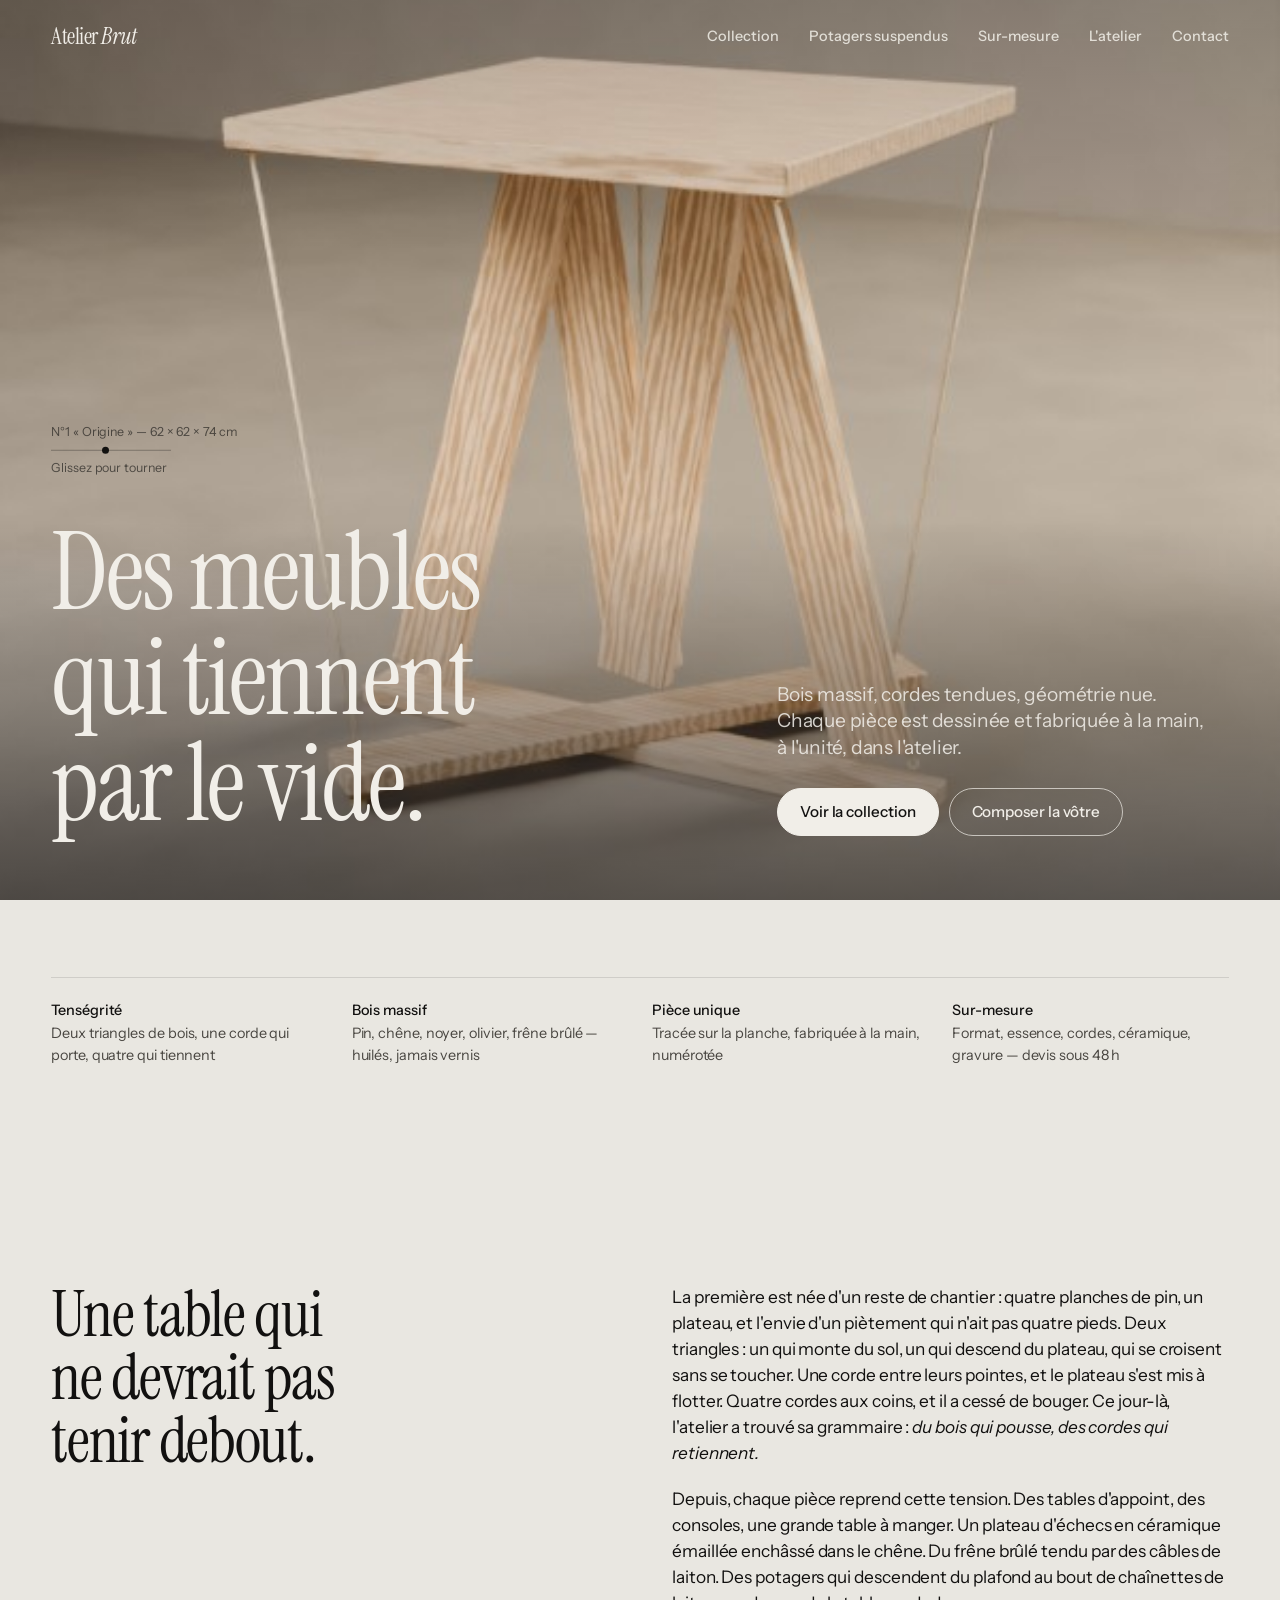
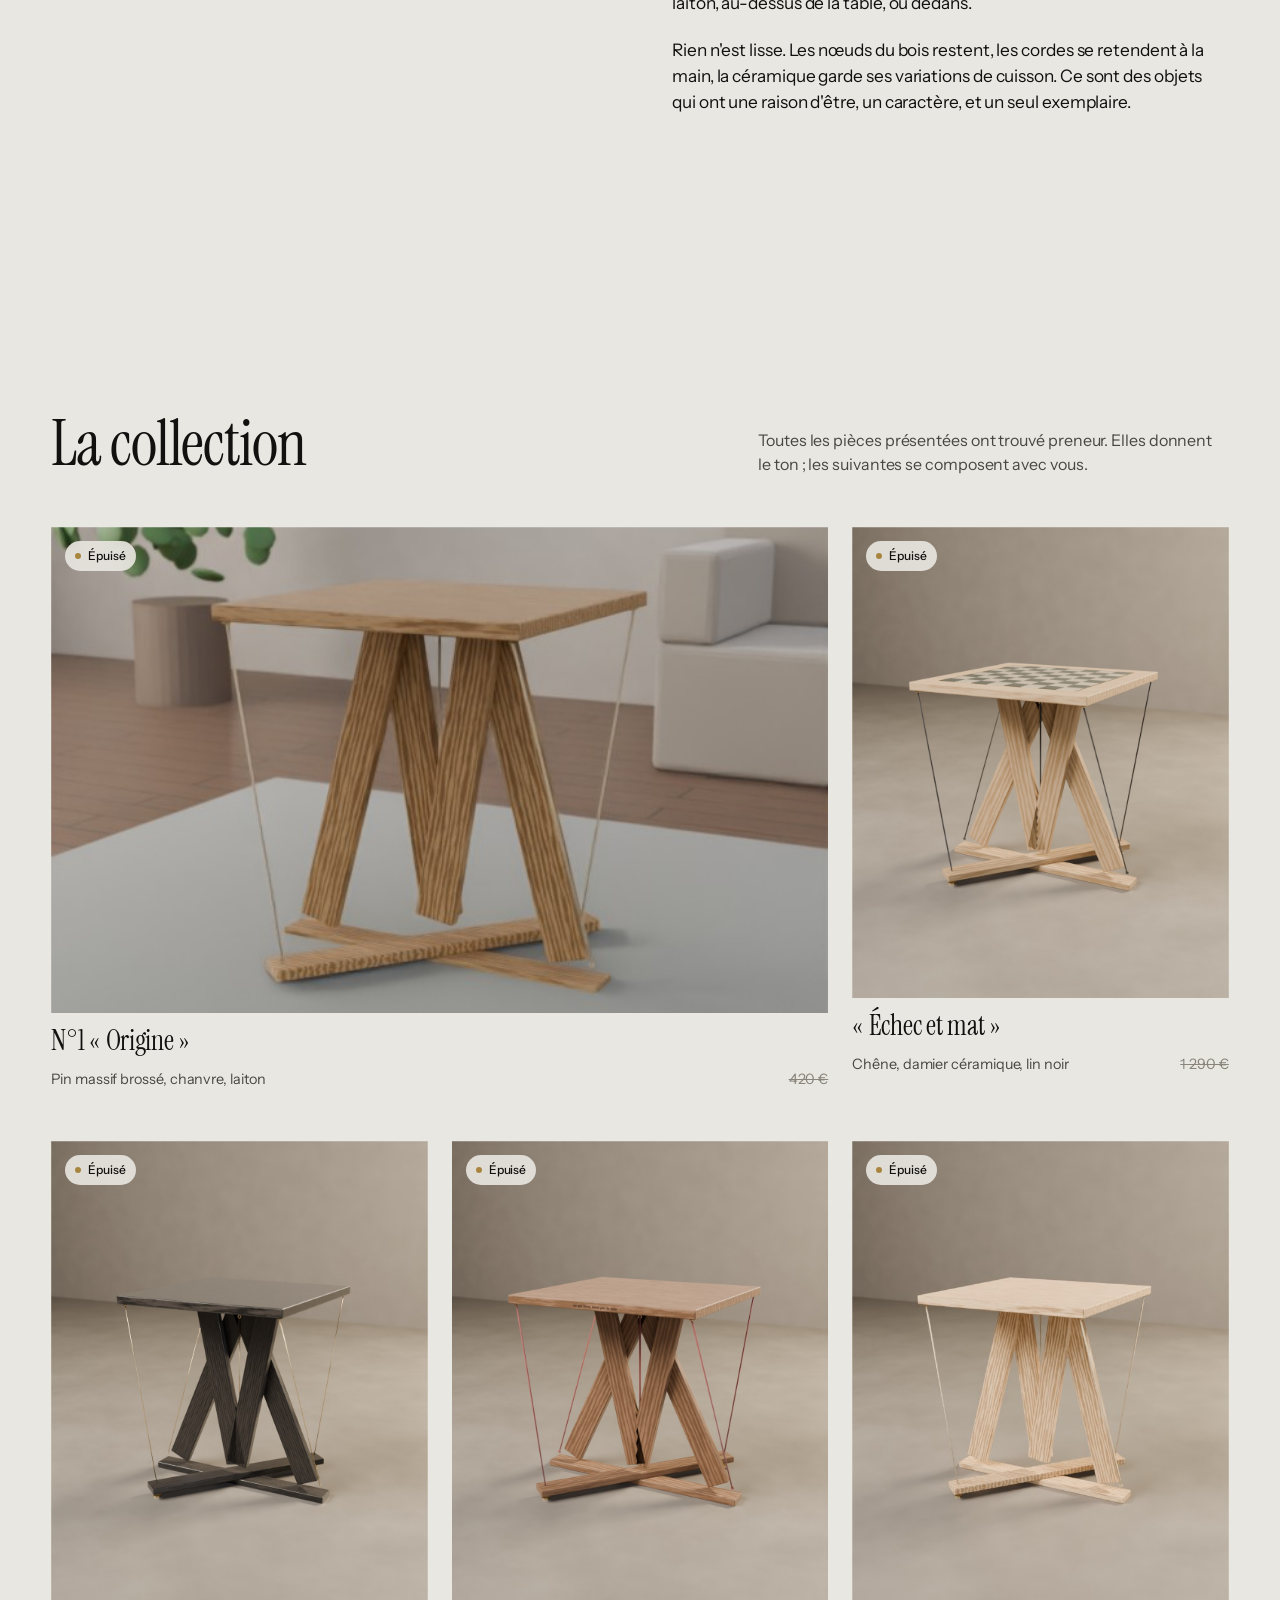
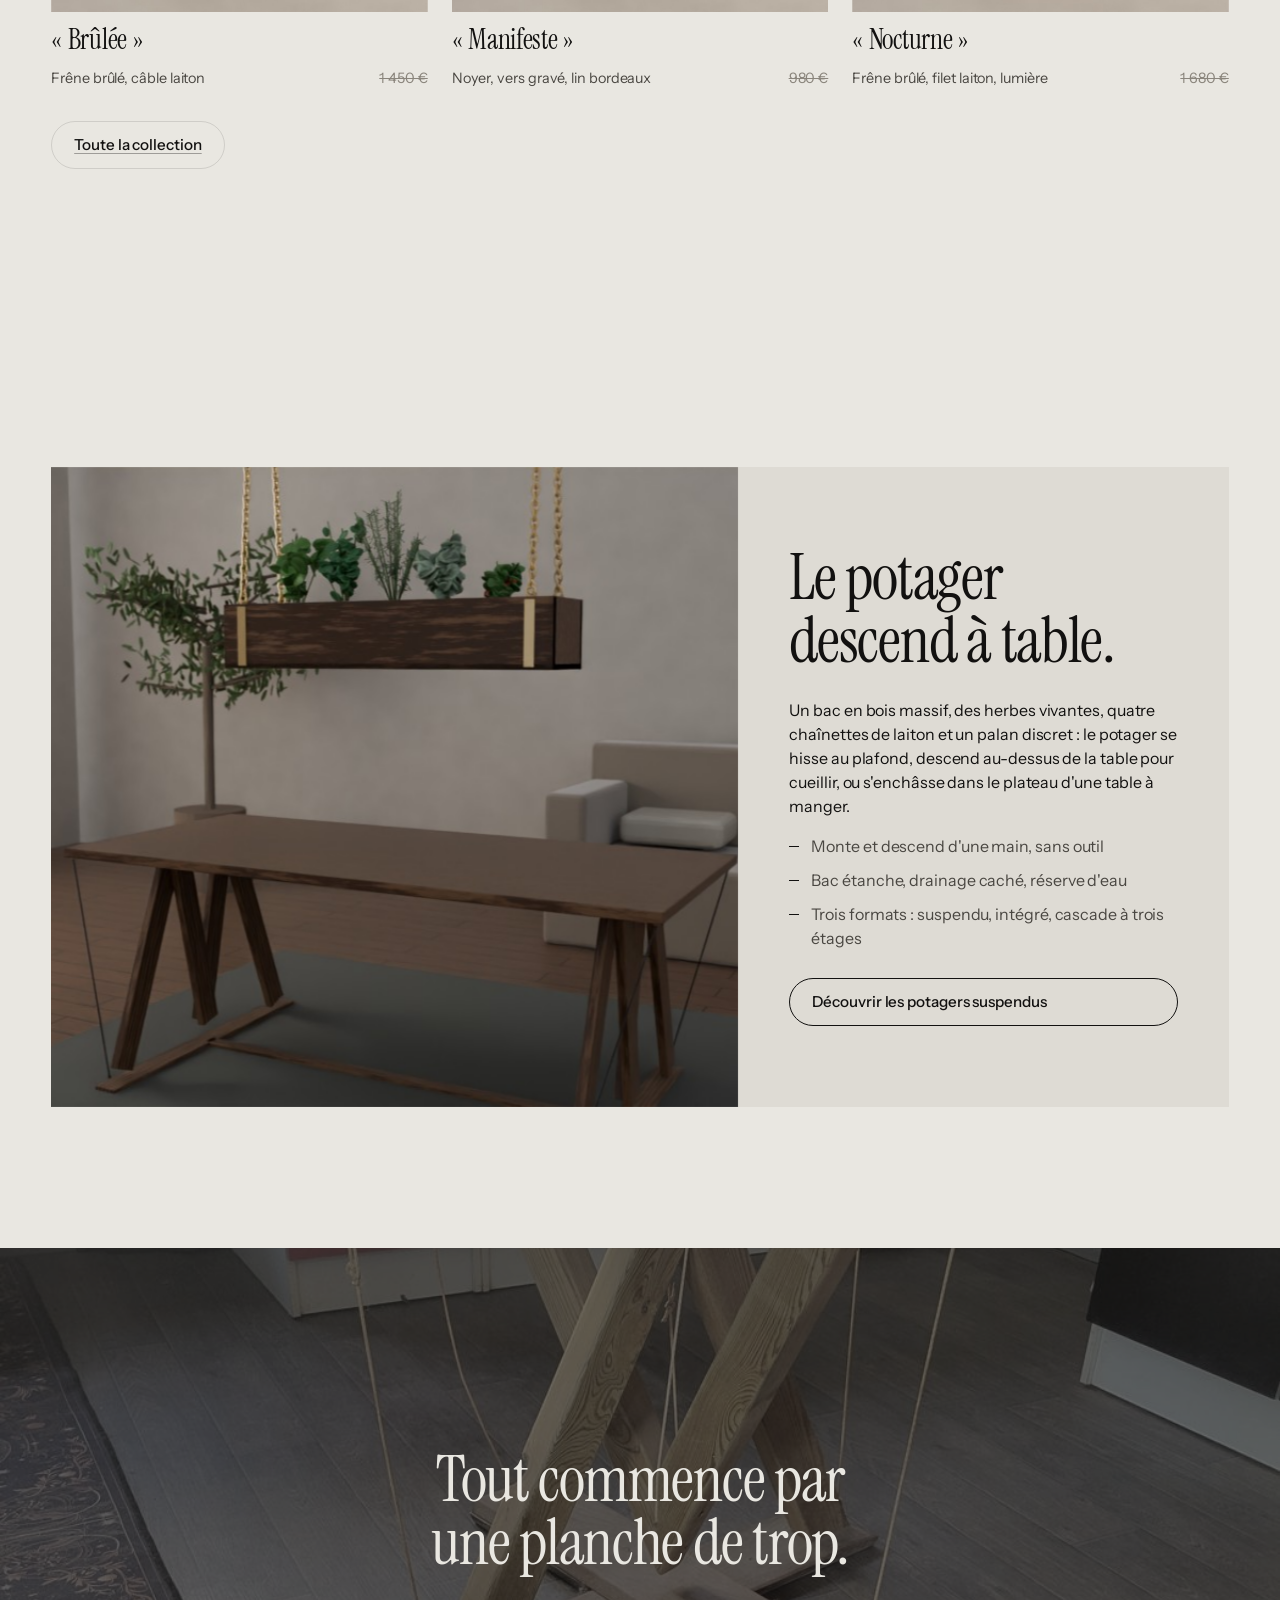
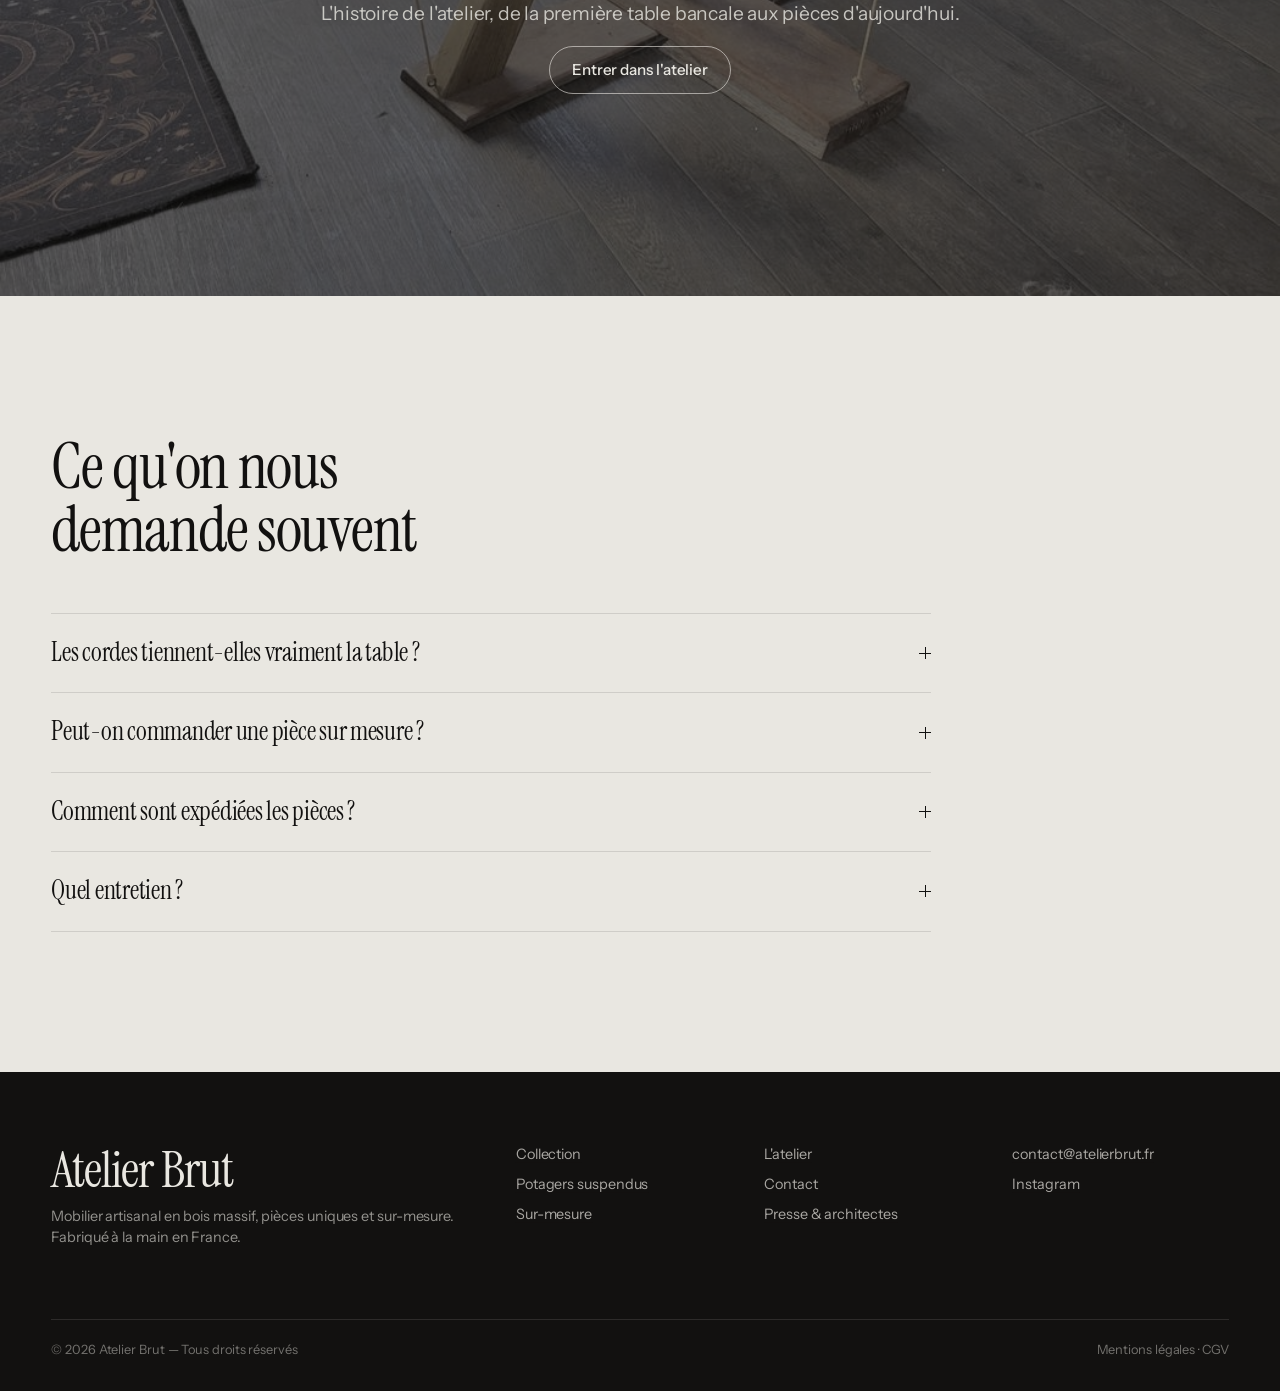
==== index.html @ f34c5fd7 "Site Atelier Brut : pages, configurateur, visionneuse 360°, SEO, rendus Cycles Co-Authored-By: Claud" ====
<!doctype html>
<html lang="fr">
<head>
  <meta charset="utf-8">
  <meta name="viewport" content="width=device-width, initial-scale=1">
  <title>Atelier Brut — Mobilier artisanal en bois massif, tables haubanées et potagers suspendus</title>
  <meta name="description" content="Atelier Brut crée des meubles artisanaux en bois massif, pièces uniques faites main en France : tables en tenségrité tendues par des cordes, tables d'échecs en céramique, potagers suspendus à chaînettes. Sur-mesure possible.">
  <link rel="canonical" href="https://atelierbrut.fr/">
  <meta name="robots" content="index, follow, max-image-preview:large">
  <meta property="og:type" content="website">
  <meta property="og:locale" content="fr_FR">
  <meta property="og:site_name" content="Atelier Brut">
  <meta property="og:title" content="Atelier Brut — Des meubles qui tiennent par le vide">
  <meta property="og:description" content="Mobilier artisanal en bois massif, haubané de cordes. Pièces uniques faites main, potagers suspendus, sur-mesure.">
  <meta property="og:url" content="https://atelierbrut.fr/">
  <meta property="og:image" content="https://atelierbrut.fr/img/og/atelier-brut-table-w.jpg">
  <meta name="twitter:card" content="summary_large_image">
  <meta name="theme-color" content="#e9e7e1">
  <link rel="icon" href="favicon.svg" type="image/svg+xml">
  <link rel="preconnect" href="https://fonts.googleapis.com">
  <link rel="preconnect" href="https://fonts.gstatic.com" crossorigin>
  <link href="https://fonts.googleapis.com/css2?family=Instrument+Serif:ital@0;1&family=Instrument+Sans:wght@400;500;600&display=swap" rel="stylesheet">
  <link rel="stylesheet" href="css/style.css">
  <link rel="preload" as="image" href="img/spin/origine/frame-000.jpg">
  <script type="application/ld+json">
  {
    "@context": "https://schema.org",
    "@graph": [
      {
        "@type": "Organization",
        "@id": "https://atelierbrut.fr/#org",
        "name": "Atelier Brut",
        "url": "https://atelierbrut.fr/",
        "logo": "https://atelierbrut.fr/img/og/logo.png",
        "description": "Atelier de création de mobilier artisanal en bois massif : tables haubanées, pièces uniques, potagers suspendus, sur-mesure.",
        "email": "contact@atelierbrut.fr",
        "areaServed": "FR",
        "sameAs": []
      },
      {
        "@type": "WebSite",
        "@id": "https://atelierbrut.fr/#site",
        "url": "https://atelierbrut.fr/",
        "name": "Atelier Brut",
        "inLanguage": "fr-FR",
        "publisher": { "@id": "https://atelierbrut.fr/#org" }
      },
      {
        "@type": "Product",
        "name": "Tenségrité n°1 « Origine »",
        "description": "Table d'appoint en pin massif brossé, structure en tenségrité (deux triangles croisés sur patins) tendue par des cordes de chanvre. Pièce unique.",
        "image": "https://atelierbrut.fr/img/pieces/origine-studio.jpg",
        "brand": { "@type": "Brand", "name": "Atelier Brut" },
        "material": "Pin massif, chanvre, laiton",
        "offers": { "@type": "Offer", "priceCurrency": "EUR", "price": "420", "availability": "https://schema.org/SoldOut", "url": "https://atelierbrut.fr/collection#origine" }
      },
      {
        "@type": "FAQPage",
        "mainEntity": [
          { "@type": "Question", "name": "Les cordes tiennent-elles vraiment la table ?", "acceptedAnswer": { "@type": "Answer", "text": "Oui. Les cordes sont tendues entre le plateau et les patins et travaillent en traction : la corde centrale porte le plateau, les quatre haubans l'empêchent de basculer. C'est le principe de la tenségrité : du bois en compression, des cordes en traction, et rien d'autre." } },
          { "@type": "Question", "name": "Peut-on commander une pièce sur mesure ?", "acceptedAnswer": { "@type": "Answer", "text": "Oui. Dimensions, essence de bois, couleur des cordes, plateau échiquier en céramique, gravure typographique : le configurateur vous donne une estimation, puis nous échangeons sur un devis précis. Comptez 6 à 10 semaines de fabrication." } },
          { "@type": "Question", "name": "Comment sont expédiées les pièces ?", "acceptedAnswer": { "@type": "Answer", "text": "Les tables sont livrées montées ou en deux parties selon le format, calées dans une caisse bois, en France métropolitaine et en Europe. Remise en main propre possible à l'atelier." } },
          { "@type": "Question", "name": "Quel entretien pour le bois et les cordes ?", "acceptedAnswer": { "@type": "Answer", "text": "Le bois est huilé : un chiffon sec au quotidien, une huile dure une fois par an. Les cordes se retendent en quelques secondes grâce au nœud de tension au niveau des patins ; un jeu de cordes de rechange est fourni." } }
        ]
      }
    ]
  }
  </script>
</head>
<body>

<header class="hdr on-dark">
  <a class="logo" href="/">Atelier <b>Brut</b></a>
  <button class="burger" aria-label="Menu" aria-expanded="false">Menu</button>
  <nav>
    <a href="/collection">Collection</a>
    <a href="/potagers">Potagers suspendus</a>
    <a href="/configurateur">Sur-mesure</a>
    <a href="/atelier">L'atelier</a>
    <a href="/contact">Contact</a>
  </nav>
</header>

<main>

  <section class="hero" aria-label="Table tenségrité n°1 en rotation">
    <div class="spin hero-spin" data-src="img/spin/origine/frame-{i}.jpg" data-frames="36" data-start="4" data-alt="Table tenségrité n°1 Origine en pin massif, deux triangles croisés et cordes de chanvre tendues" data-hint="Glissez pour tourner autour de la table"></div>
    <div class="veil"></div>
    <div class="spinmeta"><span>N°1 « Origine » — 62 × 62 × 74 cm</span><b class="spinmeta-bar"></b><span>Glissez pour tourner</span></div>
    <div class="wrap inner">
      <h1>Des meubles qui tiennent par le vide.</h1>
      <div class="aside">
        <p class="lede">Bois massif, cordes tendues, géométrie nue. Chaque pièce est dessinée et fabriquée à la main, à l'unité, dans l'atelier.</p>
        <div class="btn-row">
          <a class="btn solid" href="/collection">Voir la collection</a>
          <a class="btn ghost" href="/configurateur">Composer la vôtre</a>
        </div>
      </div>
    </div>
  </section>

  <section class="sec tight">
    <div class="wrap specs">
      <div><b>Tenségrité</b>Deux triangles de bois, une corde qui porte, quatre qui tiennent</div>
      <div><b>Bois massif</b>Pin, chêne, noyer, olivier, frêne brûlé — huilés, jamais vernis</div>
      <div><b>Pièce unique</b>Tracée sur la planche, fabriquée à la main, numérotée</div>
      <div><b>Sur-mesure</b>Format, essence, cordes, céramique, gravure — devis sous 48 h</div>
    </div>
  </section>

  <section class="sec">
    <div class="wrap manifeste">
      <div>
        <h2>Une table qui ne devrait pas tenir debout.</h2>
      </div>
      <div class="cols">
        <p>La première est née d'un reste de chantier : quatre planches de pin, un plateau, et l'envie d'un piètement qui n'ait pas quatre pieds. Deux triangles : un qui monte du sol, un qui descend du plateau, qui se croisent sans se toucher. Une corde entre leurs pointes, et le plateau s'est mis à flotter. Quatre cordes aux coins, et il a cessé de bouger. Ce jour-là, l'atelier a trouvé sa grammaire : <em>du bois qui pousse, des cordes qui retiennent.</em></p>
        <p>Depuis, chaque pièce reprend cette tension. Des tables d'appoint, des consoles, une grande table à manger. Un plateau d'échecs en céramique émaillée enchâssé dans le chêne. Du frêne brûlé tendu par des câbles de laiton. Des potagers qui descendent du plafond au bout de chaînettes de laiton, au-dessus de la table, ou dedans.</p>
        <p>Rien n'est lisse. Les nœuds du bois restent, les cordes se retendent à la main, la céramique garde ses variations de cuisson. Ce sont des objets qui ont une raison d'être, un caractère, et un seul exemplaire.</p>
      </div>
    </div>
  </section>

  <section class="sec">
    <div class="wrap">
      <div class="sec-head">
        <h2>La collection</h2>
        <p>Toutes les pièces présentées ont trouvé preneur. Elles donnent le ton ; les suivantes se composent avec vous.</p>
      </div>
      <div class="grid">
        <a class="piece wide" href="/collection#origine">
          <div class="vis reveal"><img src="img/scenes/origine-salon.jpg" alt="Table tenségrité n°1 Origine en pin massif dans un salon, parquet et lumière de baie vitrée" loading="lazy" width="1000" height="1250"><span class="tag sold">Épuisé</span></div>
          <h3>N°1 « Origine »</h3>
          <div class="meta"><span>Pin massif brossé, chanvre, laiton</span><s>420 €</s></div>
        </a>
        <a class="piece" href="/collection#echec">
          <div class="vis reveal"><img src="img/pieces/echec-studio.jpg" alt="Table d'échecs Échec et mat : plateau en chêne avec damier en céramique émaillée vert et crème, cordes de lin noir" loading="lazy" width="1000" height="1250"><span class="tag sold">Épuisé</span></div>
          <h3>« Échec et mat »</h3>
          <div class="meta"><span>Chêne, damier céramique, lin noir</span><s>1 290 €</s></div>
        </a>
        <a class="piece" href="/collection#brulee">
          <div class="vis reveal"><img src="img/pieces/brulee-studio.jpg" alt="Table Brûlée en frêne brûlé : plateau flottant retenu par un câble de laiton, structure en tenségrité" loading="lazy" width="1000" height="1250"><span class="tag sold">Épuisé</span></div>
          <h3>« Brûlée »</h3>
          <div class="meta"><span>Frêne brûlé, câble laiton</span><s>1 450 €</s></div>
        </a>
        <a class="piece" href="/collection#manifeste">
          <div class="vis reveal"><img src="img/pieces/manifeste-studio.jpg" alt="Table Manifeste en noyer avec un vers gravé sur le chant du plateau, cordes bordeaux" loading="lazy" width="1000" height="1250"><span class="tag sold">Épuisé</span></div>
          <h3>« Manifeste »</h3>
          <div class="meta"><span>Noyer, vers gravé, lin bordeaux</span><s>980 €</s></div>
        </a>
        <a class="piece" href="/collection#nocturne">
          <div class="vis reveal"><img src="img/pieces/nocturne-studio.jpg" alt="Table Nocturne en frêne brûlé, filet de laiton au chant du plateau et lumière intégrée sous le plateau" loading="lazy" width="1000" height="1250"><span class="tag sold">Épuisé</span></div>
          <h3>« Nocturne »</h3>
          <div class="meta"><span>Frêne brûlé, filet laiton, lumière</span><s>1 680 €</s></div>
        </a>
      </div>
      <p style="margin-top:32px"><a class="btn ghost" href="/collection">Toute la collection</a></p>
    </div>
  </section>

  <section class="sec">
    <div class="wrap">
      <div class="feature">
        <div class="vis reveal"><img src="img/potagers/chainette-salon.jpg" alt="Potager suspendu Chaînette : bac en noyer rempli d'herbes aromatiques, suspendu par des chaînettes de laiton au-dessus d'une table à manger" loading="lazy" width="1250" height="1000"></div>
        <div class="txt">
          <h2>Le potager descend à table.</h2>
          <p>Un bac en bois massif, des herbes vivantes, quatre chaînettes de laiton et un palan discret : le potager se hisse au plafond, descend au-dessus de la table pour cueillir, ou s'enchâsse dans le plateau d'une table à manger.</p>
          <ul>
            <li>Monte et descend d'une main, sans outil</li>
            <li>Bac étanche, drainage caché, réserve d'eau</li>
            <li>Trois formats : suspendu, intégré, cascade à trois étages</li>
          </ul>
          <a class="btn" href="/potagers">Découvrir les potagers suspendus</a>
        </div>
      </div>
    </div>
  </section>

  <section class="band">
    <img src="img/atelier/prototype-01-table-w-face.jpg" alt="La première table, prototype en pin, photographiée dans la cuisine de l'atelier" loading="lazy" style="opacity:.42;filter:saturate(.6)">
    <div class="in">
      <h2>Tout commence par une planche de trop.</h2>
      <p class="lede" style="margin-inline:auto">L'histoire de l'atelier, de la première table bancale aux pièces d'aujourd'hui.</p>
      <a class="btn" href="/atelier">Entrer dans l'atelier</a>
    </div>
  </section>

  <section class="sec">
    <div class="wrap">
      <div class="sec-head">
        <h2>Ce qu'on nous demande souvent</h2>
      </div>
      <div class="faq">
        <details>
          <summary>Les cordes tiennent-elles vraiment la table ?</summary>
          <p>Oui. Elles sont tendues entre le plateau et les patins et travaillent en traction : la corde centrale porte le plateau, les quatre haubans l'empêchent de basculer. C'est le principe de la tenségrité : du bois en compression, des cordes en traction, et rien d'autre.</p>
        </details>
        <details>
          <summary>Peut-on commander une pièce sur mesure ?</summary>
          <p>Oui. Dimensions, essence, couleur des cordes, plateau échiquier en céramique, gravure : <a href="/configurateur">le configurateur</a> donne une estimation, puis on échange pour un devis précis. Comptez six à dix semaines de fabrication.</p>
        </details>
        <details>
          <summary>Comment sont expédiées les pièces ?</summary>
          <p>Montées ou en deux parties selon le format, calées dans une caisse bois, en France métropolitaine et en Europe. Remise en main propre possible à l'atelier.</p>
        </details>
        <details>
          <summary>Quel entretien ?</summary>
          <p>Le bois est huilé : un chiffon sec au quotidien, une huile dure une fois par an. Les cordes se retendent en quelques secondes au nœud de tension ; un jeu de rechange est fourni.</p>
        </details>
      </div>
    </div>
  </section>

</main>

<footer class="ftr">
  <div class="wrap">
    <div class="cols">
      <div>
        <a class="logo" href="/">Atelier Brut</a>
        <p>Mobilier artisanal en bois massif, pièces uniques et sur-mesure. Fabriqué à la main en France.</p>
      </div>
      <div>
        <ul>
          <li><a href="/collection">Collection</a></li>
          <li><a href="/potagers">Potagers suspendus</a></li>
          <li><a href="/configurateur">Sur-mesure</a></li>
        </ul>
      </div>
      <div>
        <ul>
          <li><a href="/atelier">L'atelier</a></li>
          <li><a href="/contact">Contact</a></li>
          <li><a href="/contact#presse">Presse &amp; architectes</a></li>
        </ul>
      </div>
      <div>
        <ul>
          <li><a href="mailto:contact@atelierbrut.fr">contact@atelierbrut.fr</a></li>
          <li><a href="https://www.instagram.com/" rel="noopener">Instagram</a></li>
        </ul>
      </div>
    </div>
    <div class="legal">
      <span>© 2026 Atelier Brut — Tous droits réservés</span>
      <span><a href="/mentions-legales">Mentions légales</a> · <a href="/mentions-legales#cgv">CGV</a></span>
    </div>
  </div>
</footer>

<script type="module" src="js/spin.js"></script>
<script src="js/site.js" defer></script>
</body>
</html>
---- css/style.css ----
/* ATELIER BRUT — feuille de style
   Pierre, encre, laiton. Une serif pour les titres, une grotesque pour le reste. */

:root {
  --stone: #e9e7e1;
  --stone-2: #dedbd4;
  --stone-3: #cfcbc2;
  --ink: #121110;
  --ink-2: #4a4742;
  --ink-3: #8a857c;
  --brass: #a8853f;
  --brass-2: #c9a45a;
  --line: rgba(18, 17, 16, .12);

  --serif: "Instrument Serif", "Iowan Old Style", Georgia, serif;
  --sans: "Instrument Sans", system-ui, -apple-system, "Segoe UI", sans-serif;

  --gutter: clamp(20px, 4vw, 72px);
  --maxw: 1600px;
  --measure: 60ch;

  --ease-out: cubic-bezier(.23, 1, .32, 1);
  --ease-in-out: cubic-bezier(.77, 0, .175, 1);
}

*, *::before, *::after { box-sizing: border-box; }
html { -webkit-text-size-adjust: 100%; scroll-behavior: smooth; }
@media (prefers-reduced-motion: reduce) { html { scroll-behavior: auto; } }

body {
  margin: 0; background: var(--stone); color: var(--ink);
  font-family: var(--sans); font-size: 16px; line-height: 1.5; font-weight: 400;
  -webkit-font-smoothing: antialiased; overflow-x: hidden;
  letter-spacing: -.005em;
}

h1, h2, h3 { font-family: var(--serif); font-weight: 400; line-height: .98; letter-spacing: -.02em; margin: 0 0 .4em; text-wrap: balance; }
h1 { font-size: clamp(3rem, 8.4vw, 8.8rem); }
h2 { font-size: clamp(2.2rem, 5vw, 5rem); }
h3 { font-size: clamp(1.5rem, 2.2vw, 2rem); letter-spacing: -.01em; }
h4 { font-family: var(--sans); font-weight: 500; font-size: 1rem; margin: 0 0 .4em; }
p { margin: 0 0 1em; max-width: var(--measure); }
a { color: inherit; text-decoration: none; }
p a, li a { text-decoration: underline; text-decoration-thickness: 1px; text-underline-offset: .18em; text-decoration-color: rgba(18,17,16,.35); transition: text-decoration-color 160ms var(--ease-out); }
p a:hover, li a:hover { text-decoration-color: var(--ink); }
:focus-visible { outline: 2px solid var(--brass); outline-offset: 3px; border-radius: 2px; }
img { max-width: 100%; display: block; }
button { font: inherit; cursor: pointer; color: inherit; }
s { text-decoration-thickness: 1px; }
.lede { font-size: clamp(1.1rem, 1.5vw, 1.45rem); line-height: 1.4; letter-spacing: -.01em; }
.muted { color: var(--ink-2); }
.small { font-size: .875rem; color: var(--ink-3); }
.ital { font-family: var(--serif); font-style: italic; }
.sr { position: absolute; width: 1px; height: 1px; overflow: hidden; clip: rect(0 0 0 0); white-space: nowrap; }

.wrap { width: min(100% - 2 * var(--gutter), var(--maxw)); margin-inline: auto; }
.sec { padding-block: clamp(80px, 11vw, 190px); }
.sec.tight { padding-block: clamp(40px, 6vw, 96px); }

/* ---------- En-tête ---------- */
.hdr {
  position: fixed; inset: 0 0 auto 0; z-index: 50;
  display: flex; align-items: center; justify-content: space-between;
  padding: 22px var(--gutter);
  font-size: .9rem; font-weight: 500;
}
.hdr::before {
  content: ""; position: absolute; inset: 0; background: color-mix(in srgb, var(--stone) 72%, transparent);
  backdrop-filter: blur(14px); -webkit-backdrop-filter: blur(14px);
  opacity: 0; transition: opacity 200ms var(--ease-out); pointer-events: none;
  mask-image: linear-gradient(#000 70%, transparent);
}
.hdr.scrolled::before { opacity: 1; }
.hdr > * { position: relative; }
.hdr .logo { font-family: var(--serif); font-size: 1.45rem; letter-spacing: -.02em; line-height: 1; }
.hdr .logo b { font-weight: 400; font-style: italic; }
.hdr nav { display: flex; gap: clamp(16px, 2.4vw, 36px); }
.hdr nav a { position: relative; padding: 4px 0; color: var(--ink-2); transition: color 160ms var(--ease-out); }
.hdr nav a::after { content: ""; position: absolute; left: 0; right: 0; bottom: 0; height: 1px; background: var(--ink); transform: scaleX(0); transform-origin: left; transition: transform 220ms var(--ease-out); }
.hdr nav a:hover, .hdr nav a[aria-current="page"] { color: var(--ink); }
.hdr nav a[aria-current="page"]::after, .hdr nav a:hover::after { transform: scaleX(1); }
.hdr .burger { display: none; background: none; border: 0; padding: 6px 0; font-weight: 500; }
.hdr.on-dark:not(.scrolled):not(.open) { color: #f1eee8; }
.hdr.on-dark:not(.scrolled):not(.open) nav a { color: rgba(241,238,232,.85); }
.hdr.on-dark:not(.scrolled):not(.open) nav a:hover, .hdr.on-dark:not(.scrolled):not(.open) nav a[aria-current="page"] { color: #fff; }
.hdr.on-dark:not(.scrolled):not(.open) nav a::after { background: #fff; }
@media (max-width: 800px) {
  .hdr nav { display: none; position: fixed; inset: 0; background: var(--stone); flex-direction: column; justify-content: center; padding: 0 var(--gutter); gap: 8px; }
  .hdr nav a { font-family: var(--serif); font-size: clamp(2.4rem, 11vw, 3.6rem); letter-spacing: -.02em; color: var(--ink); padding: 6px 0; }
  .hdr nav a::after { display: none; }
  .hdr.open nav { display: flex; }
  .hdr.open { color: var(--ink); }
  .hdr .burger { display: block; z-index: 2; }
}

/* ---------- Boutons ---------- */
.btn {
  display: inline-flex; align-items: center; gap: 10px; height: 48px; padding: 0 22px;
  border-radius: 999px; border: 1px solid var(--ink); background: transparent; color: var(--ink);
  font-size: .95rem; font-weight: 500; white-space: nowrap;
  transition: transform 160ms var(--ease-out), background-color 160ms var(--ease-out), color 160ms var(--ease-out), border-color 160ms var(--ease-out);
}
.btn.solid { background: var(--ink); color: var(--stone); }
.btn.ghost { border-color: var(--line); }
@media (hover: hover) and (pointer: fine) {
  .btn:hover { background: var(--ink); color: var(--stone); border-color: var(--ink); }
  .btn.solid:hover { background: #2a2825; }
}
.btn:active { transform: scale(.97); }
.btn-row { display: flex; flex-wrap: wrap; gap: 10px; }

/* ---------- Héro ---------- */
.hero { position: relative; min-height: 100svh; display: grid; align-items: end; overflow: hidden; background: #a99f93; }
.hero .veil { position: absolute; inset: 0; pointer-events: none; background: linear-gradient(180deg, rgba(18,17,16,.22), rgba(18,17,16,0) 28%, rgba(18,17,16,0) 58%, rgba(18,17,16,.6)); }
.hero .inner { position: relative; z-index: 2; padding-bottom: clamp(32px, 5vw, 64px); padding-top: 120px; display: grid; gap: 20px 48px; grid-template-columns: 1fr; align-items: end; color: #f1eee8; }
@media (min-width: 900px) { .hero .inner { grid-template-columns: 1.5fr 1fr; } }
.hero h1 { margin: 0; max-width: 11ch; }
.hero .aside { max-width: 40ch; }
.hero .aside p { color: rgba(241,238,232,.86); margin-bottom: 1.4em; }
.hero .aside .btn { border-color: rgba(241,238,232,.7); color: #f1eee8; }
.hero .aside .btn.solid { background: #f1eee8; color: var(--ink); border-color: #f1eee8; }
@media (hover: hover) and (pointer: fine) { .hero .aside .btn:hover { background: #f1eee8; color: var(--ink); } .hero .aside .btn.solid:hover { background: #fff; } }
.hero .spinmeta { position: absolute; left: var(--gutter); top: 50%; transform: translateY(-50%); z-index: 2; pointer-events: none; display: grid; gap: 8px; font-size: .78rem; color: rgba(18,17,16,.62); }
.hero .spinmeta b { display: block; width: 120px; height: 1px; background: rgba(18,17,16,.3); position: relative; }
.hero .spinmeta b::after { content: ""; position: absolute; top: -3px; left: calc(var(--p, 0) * 100%); width: 7px; height: 7px; margin-left: -3px; border-radius: 50%; background: var(--ink); }
.hero .hint { position: absolute; right: var(--gutter); top: 50%; transform: translateY(-50%); writing-mode: vertical-rl; font-size: .78rem; color: rgba(18,17,16,.6); letter-spacing: .04em; z-index: 2; pointer-events: none; }
@media (max-width: 900px) { .hero .spinmeta, .hero .hint { display: none; } }

/* ---------- Visionneuse 360° ---------- */
.spin { position: relative; overflow: hidden; cursor: grab; user-select: none; -webkit-user-select: none; touch-action: pan-y; background: var(--stone-2); }
.spin img { width: 100%; height: 100%; object-fit: cover; display: block; pointer-events: none; opacity: 0; transition: opacity 600ms var(--ease-out); }
.spin.ready img { opacity: 1; }
.spin.grabbing { cursor: grabbing; }
.spin-bar { position: absolute; left: 50%; bottom: 18px; transform: translateX(-50%); width: 120px; height: 1px; background: rgba(18,17,16,.2); }
.spin-bar::after { content: ""; position: absolute; top: -3px; left: calc(var(--p, 0) * 100%); width: 7px; height: 7px; margin-left: -3px; border-radius: 50%; background: var(--ink); }
.spin-hint { position: absolute; left: 50%; bottom: 32px; transform: translateX(-50%); font-size: .8rem; color: var(--ink-2); white-space: nowrap; transition: opacity 200ms var(--ease-out); pointer-events: none; }
.spin-hint.off { opacity: 0; }
.hero-spin { position: absolute; inset: 0; }
.hero-spin img { object-fit: cover; object-position: center 58%; }
.hero-spin .spin-bar, .hero-spin .spin-hint { display: none; }
.piece-spin { aspect-ratio: 4 / 5; }

/* ---------- Bandeau de spécifications ---------- */
.specs { display: grid; grid-template-columns: repeat(auto-fit, minmax(180px, 1fr)); gap: 24px; border-top: 1px solid var(--line); padding-top: 22px; font-size: .9rem; color: var(--ink-2); }
.specs b { display: block; color: var(--ink); font-weight: 500; margin-bottom: 2px; }

/* ---------- Manifeste ---------- */
.manifeste { display: grid; gap: clamp(28px, 5vw, 96px); grid-template-columns: 1fr; }
@media (min-width: 900px) { .manifeste { grid-template-columns: 6fr 6fr; } }
.manifeste h2 { max-width: 12ch; position: sticky; top: 120px; }
.manifeste .cols p { font-size: clamp(1.05rem, 1.35vw, 1.3rem); line-height: 1.5; max-width: 52ch; }
.manifeste .cols p + p { margin-top: 1.2em; }

/* ---------- Grille collection ---------- */
.grid { display: grid; gap: clamp(28px, 4vw, 56px) 24px; grid-template-columns: repeat(12, 1fr); }
.piece { grid-column: span 4; position: relative; display: grid; gap: 14px; align-content: start; }
.piece.wide { grid-column: span 8; }
@media (max-width: 1000px) { .piece { grid-column: span 6; } .piece.wide { grid-column: span 12; } }
@media (max-width: 600px) { .piece, .piece.wide { grid-column: span 12; } }
.piece .vis { aspect-ratio: 4 / 5; background: var(--stone-2); overflow: hidden; position: relative; }
.piece.wide .vis { aspect-ratio: 16 / 10; }
@media (max-width: 600px) { .piece.wide .vis { aspect-ratio: 4 / 5; } }
.piece .vis img { width: 100%; height: 100%; object-fit: cover; display: block; transition: transform 700ms var(--ease-out); }
@media (hover: hover) and (pointer: fine) { .piece:hover .vis img { transform: scale(1.025); } }
.piece .tag { position: absolute; top: 14px; left: 14px; font-size: .75rem; font-weight: 500; padding: 6px 10px; border-radius: 999px; background: rgba(233,231,225,.9); color: var(--ink-2); backdrop-filter: blur(6px); }
.piece .tag.sold { color: var(--ink); }
.piece .tag.sold::before { content: ""; display: inline-block; width: 6px; height: 6px; border-radius: 50%; background: var(--brass); margin-right: 7px; vertical-align: 1px; }
.piece h3 { margin: 0; }
.piece .meta { display: flex; justify-content: space-between; gap: 16px; color: var(--ink-2); font-size: .9rem; }
.piece .meta s { color: var(--ink-3); }
.piece p.muted { font-size: .95rem; max-width: 48ch; }

.sec-head { display: grid; grid-template-columns: 1fr; gap: 16px 48px; align-items: end; margin-bottom: clamp(28px, 4vw, 64px); }
@media (min-width: 900px) { .sec-head { grid-template-columns: 7fr 5fr; } }
.sec-head h2 { margin: 0; max-width: 14ch; }
.sec-head p { margin: 0; max-width: 42ch; color: var(--ink-2); }

/* ---------- Bloc image + texte (potagers) ---------- */
.feature { display: grid; grid-template-columns: 1fr; background: var(--stone-2); overflow: hidden; }
@media (min-width: 960px) { .feature { grid-template-columns: 7fr 5fr; min-height: 640px; } }
.feature .vis { position: relative; min-height: 380px; }
.feature .vis img { position: absolute; inset: 0; width: 100%; height: 100%; object-fit: cover; }
.feature .txt { padding: clamp(28px, 4vw, 64px); display: flex; flex-direction: column; justify-content: center; }
.feature .txt h2 { max-width: 12ch; }
.feature .txt ul { padding: 0; margin: 0 0 28px; list-style: none; display: grid; gap: 10px; }
.feature .txt li { padding-left: 22px; position: relative; color: var(--ink-2); }
.feature .txt li::before { content: ""; position: absolute; left: 0; top: .72em; width: 10px; height: 1px; background: var(--ink); }

/* ---------- Atelier ---------- */
.story { display: grid; gap: clamp(48px, 8vw, 140px); }
.chap { display: grid; gap: 20px 48px; grid-template-columns: 1fr; align-items: start; }
@media (min-width: 900px) { .chap { grid-template-columns: 5fr 7fr; } .chap.flip > :first-child { order: 2; } }
.chap h2 { margin: 0; }
.chap .chapnum { font-family: var(--serif); font-style: italic; color: var(--brass); font-size: 1.25rem; display: block; margin-bottom: 10px; }
.chap p { font-size: clamp(1rem, 1.25vw, 1.2rem); max-width: 54ch; }
.chap blockquote { margin: 1.4em 0; padding: 0; font-family: var(--serif); font-size: clamp(1.8rem, 3vw, 2.8rem); line-height: 1.05; letter-spacing: -.02em; max-width: 24ch; }
.band { position: relative; min-height: 72vh; display: grid; place-items: center; text-align: center; overflow: hidden; background: var(--ink); color: var(--stone); }
.band img { position: absolute; inset: 0; width: 100%; height: 100%; object-fit: cover; }
.band .in { position: relative; z-index: 2; padding: 64px var(--gutter); }
.band h2 { max-width: 16ch; margin-inline: auto; }
.band .lede { margin-inline: auto; color: rgba(233,231,225,.8); }
.band .btn { border-color: rgba(233,231,225,.6); color: var(--stone); }
@media (hover: hover) and (pointer: fine) { .band .btn:hover { background: var(--stone); color: var(--ink); border-color: var(--stone); } }
.band .breadcrumb { color: rgba(233,231,225,.6); }

/* ---------- Configurateur ---------- */
.conf { display: grid; grid-template-columns: 1fr; min-height: 100svh; }
@media (min-width: 1000px) { .conf { grid-template-columns: 1fr 440px; } }
.conf .stage { position: relative; min-height: 62svh; background: #a89f93; }
.conf .stage #preview { position: absolute; inset: 0; width: 100%; height: 100%; object-fit: contain; object-position: center 70%; transition: opacity 240ms var(--ease-out); }
.conf .stage .title { position: absolute; top: 100px; left: var(--gutter); max-width: 24ch; z-index: 2; color: var(--ink); pointer-events: none; }
.conf .stage .title h1 { font-size: clamp(2.2rem, 4vw, 3.8rem); margin: 0 0 .2em; }
.conf .stage .title p { color: var(--ink-2); font-size: .9rem; }
.panel { padding: 100px clamp(20px, 3vw, 40px) 48px; background: var(--stone); border-left: 1px solid var(--line); }
@media (min-width: 1000px) { .panel { height: 100svh; position: sticky; top: 0; overflow-y: auto; } }
@media (max-width: 999px) { .panel { padding-top: 36px; border-left: 0; border-top: 1px solid var(--line); } }
.panel h2 { font-size: 1.9rem; margin-bottom: 24px; }
.ctl { margin-bottom: 26px; }
.ctl > label, .ctl > .lbl { display: block; font-size: .8rem; color: var(--ink-3); margin-bottom: 10px; font-weight: 500; }
.swatches { display: flex; flex-wrap: wrap; gap: 8px; }
.sw { display: inline-flex; align-items: center; gap: 8px; height: 38px; padding: 0 14px 0 7px; border-radius: 999px; border: 1px solid var(--line); background: transparent; font-size: .9rem; transition: border-color 160ms var(--ease-out), background-color 160ms var(--ease-out), transform 160ms var(--ease-out); }
.sw i { width: 22px; height: 22px; border-radius: 50%; display: inline-block; background: var(--c, #888); box-shadow: inset 0 0 0 1px rgba(0,0,0,.18); }
.sw[aria-pressed="true"] { border-color: var(--ink); background: var(--stone-2); }
.sw:active { transform: scale(.97); }
@media (hover: hover) and (pointer: fine) { .sw:hover { border-color: var(--ink-3); } }
.seg { display: inline-flex; flex-wrap: wrap; border: 1px solid var(--line); border-radius: 999px; overflow: hidden; }
.seg button { border: 0; background: transparent; color: var(--ink-2); height: 38px; padding: 0 14px; font-size: .9rem; transition: background-color 160ms var(--ease-out), color 160ms var(--ease-out); }
.seg button[aria-pressed="true"] { background: var(--ink); color: var(--stone); }
.ctl input[type="text"] { width: 100%; height: 46px; padding: 0 14px; background: transparent; border: 1px solid var(--line); color: var(--ink); border-radius: 8px; font: inherit; transition: border-color 160ms var(--ease-out); }
.ctl input[type="text"]:focus { border-color: var(--ink); outline: none; }
.price { border-top: 1px solid var(--line); padding-top: 22px; margin-top: 8px; }
.price .amount { font-family: var(--serif); font-size: 2.8rem; line-height: 1; margin: 6px 0 4px; letter-spacing: -.02em; }
.price small { color: var(--ink-3); display: block; margin-bottom: 16px; font-size: .82rem; }
.summary { font-size: .88rem; color: var(--ink-2); margin-top: 16px; }
.notice { font-size: .8rem; color: var(--ink-3); }

/* ---------- FAQ ---------- */
.faq { max-width: 80ch; }
.faq details { border-top: 1px solid var(--line); }
.faq details:last-child { border-bottom: 1px solid var(--line); }
.faq summary { cursor: pointer; font-family: var(--serif); font-size: clamp(1.3rem, 2vw, 1.7rem); letter-spacing: -.01em; list-style: none; display: flex; justify-content: space-between; align-items: center; gap: 20px; padding: 20px 0; }
.faq summary::-webkit-details-marker { display: none; }
.faq summary::after { content: ""; width: 12px; height: 12px; flex: none; background: linear-gradient(var(--ink), var(--ink)) center/100% 1px no-repeat, linear-gradient(var(--ink), var(--ink)) center/1px 100% no-repeat; transition: transform 220ms var(--ease-out); }
.faq details[open] summary::after { transform: rotate(45deg); }
.faq details p { margin: 0 0 22px; color: var(--ink-2); }

/* ---------- Formulaire ---------- */
.form { display: grid; gap: 14px; max-width: 560px; }
.form input, .form textarea, .form select { width: 100%; padding: 13px 14px; background: transparent; border: 1px solid var(--line); color: var(--ink); border-radius: 8px; font: inherit; transition: border-color 160ms var(--ease-out); }
.form input:focus, .form textarea:focus, .form select:focus { border-color: var(--ink); outline: none; }
.form label { font-size: .8rem; color: var(--ink-3); font-weight: 500; }
.form label > * { margin-top: 6px; }

/* ---------- Pied ---------- */
.ftr { background: var(--ink); color: rgba(233,231,225,.7); padding: 72px 0 32px; font-size: .9rem; }
.ftr .cols { display: grid; gap: 32px; grid-template-columns: 1fr; }
@media (min-width: 760px) { .ftr .cols { grid-template-columns: 2fr 1fr 1fr 1fr; } }
.ftr .logo { font-family: var(--serif); font-size: clamp(2.4rem, 4vw, 3.6rem); color: var(--stone); margin-bottom: 10px; display: block; letter-spacing: -.02em; line-height: 1; }
.ftr p { color: rgba(233,231,225,.6); }
.ftr ul { list-style: none; padding: 0; margin: 0; display: grid; gap: 8px; }
.ftr a { transition: color 160ms var(--ease-out); }
.ftr a:hover { color: var(--stone); }
.ftr .legal { margin-top: 56px; padding-top: 20px; border-top: 1px solid rgba(233,231,225,.12); display: flex; justify-content: space-between; flex-wrap: wrap; gap: 12px; font-size: .8rem; color: rgba(233,231,225,.45); }

/* ---------- Divers ---------- */
.breadcrumb { font-size: .82rem; color: var(--ink-3); margin-bottom: 24px; }
.breadcrumb a { transition: color 160ms var(--ease-out); }
.breadcrumb a:hover { color: var(--ink); }
.page-head { padding-top: 150px; }
.page-head h1 { max-width: 14ch; }
.page-head .lede { max-width: 54ch; color: var(--ink-2); }
.stats { display: grid; grid-template-columns: repeat(auto-fit, minmax(180px, 1fr)); gap: 24px; }
.stats div { border-top: 1px solid var(--line); padding-top: 16px; }
.stats b { font-family: var(--serif); font-weight: 400; font-size: clamp(2.4rem, 4vw, 3.6rem); display: block; line-height: 1; margin-bottom: 8px; letter-spacing: -.02em; }
.stats span { color: var(--ink-2); font-size: .9rem; }

/* Apparition unique des images (clip), une seule fois */
.reveal { clip-path: inset(0 0 100% 0); transition: clip-path 900ms var(--ease-out); }
.reveal.in { clip-path: inset(0 0 0 0); }
@media (prefers-reduced-motion: reduce) { .reveal { clip-path: none; transition: none; } }
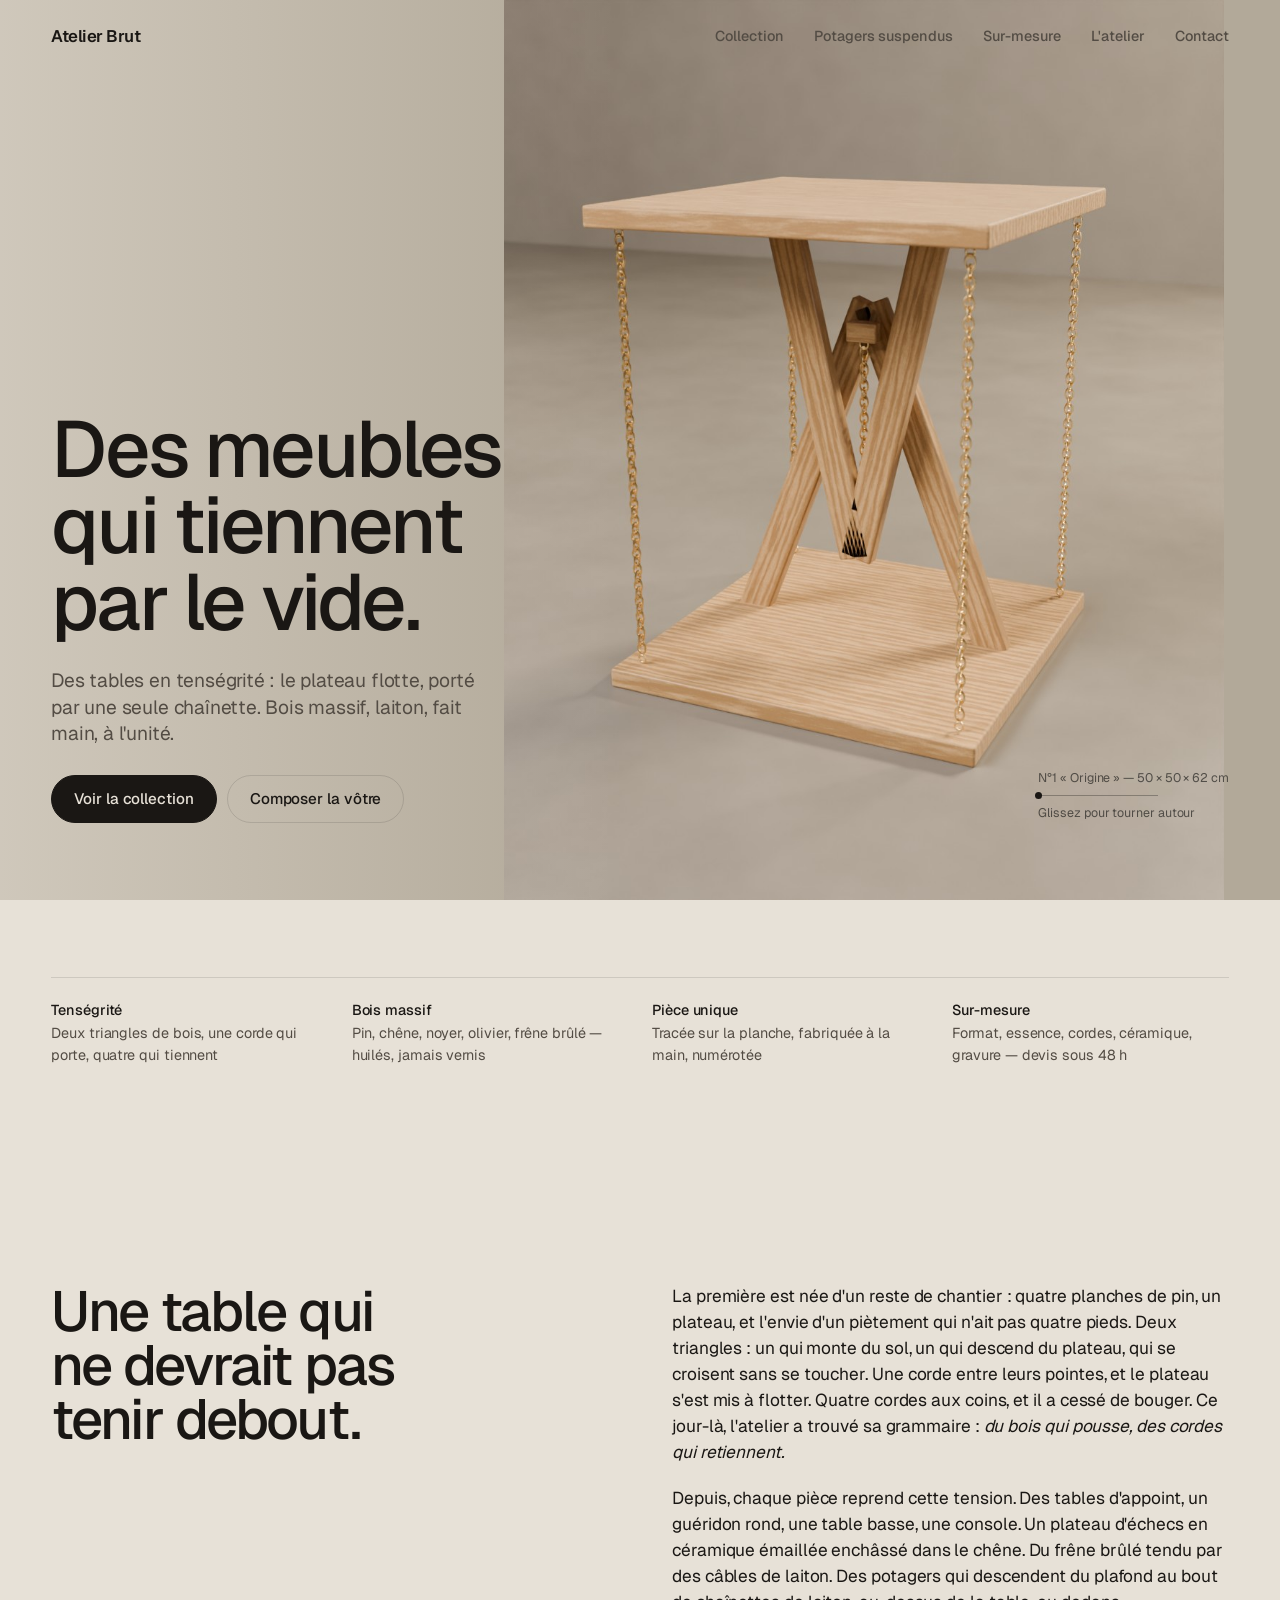
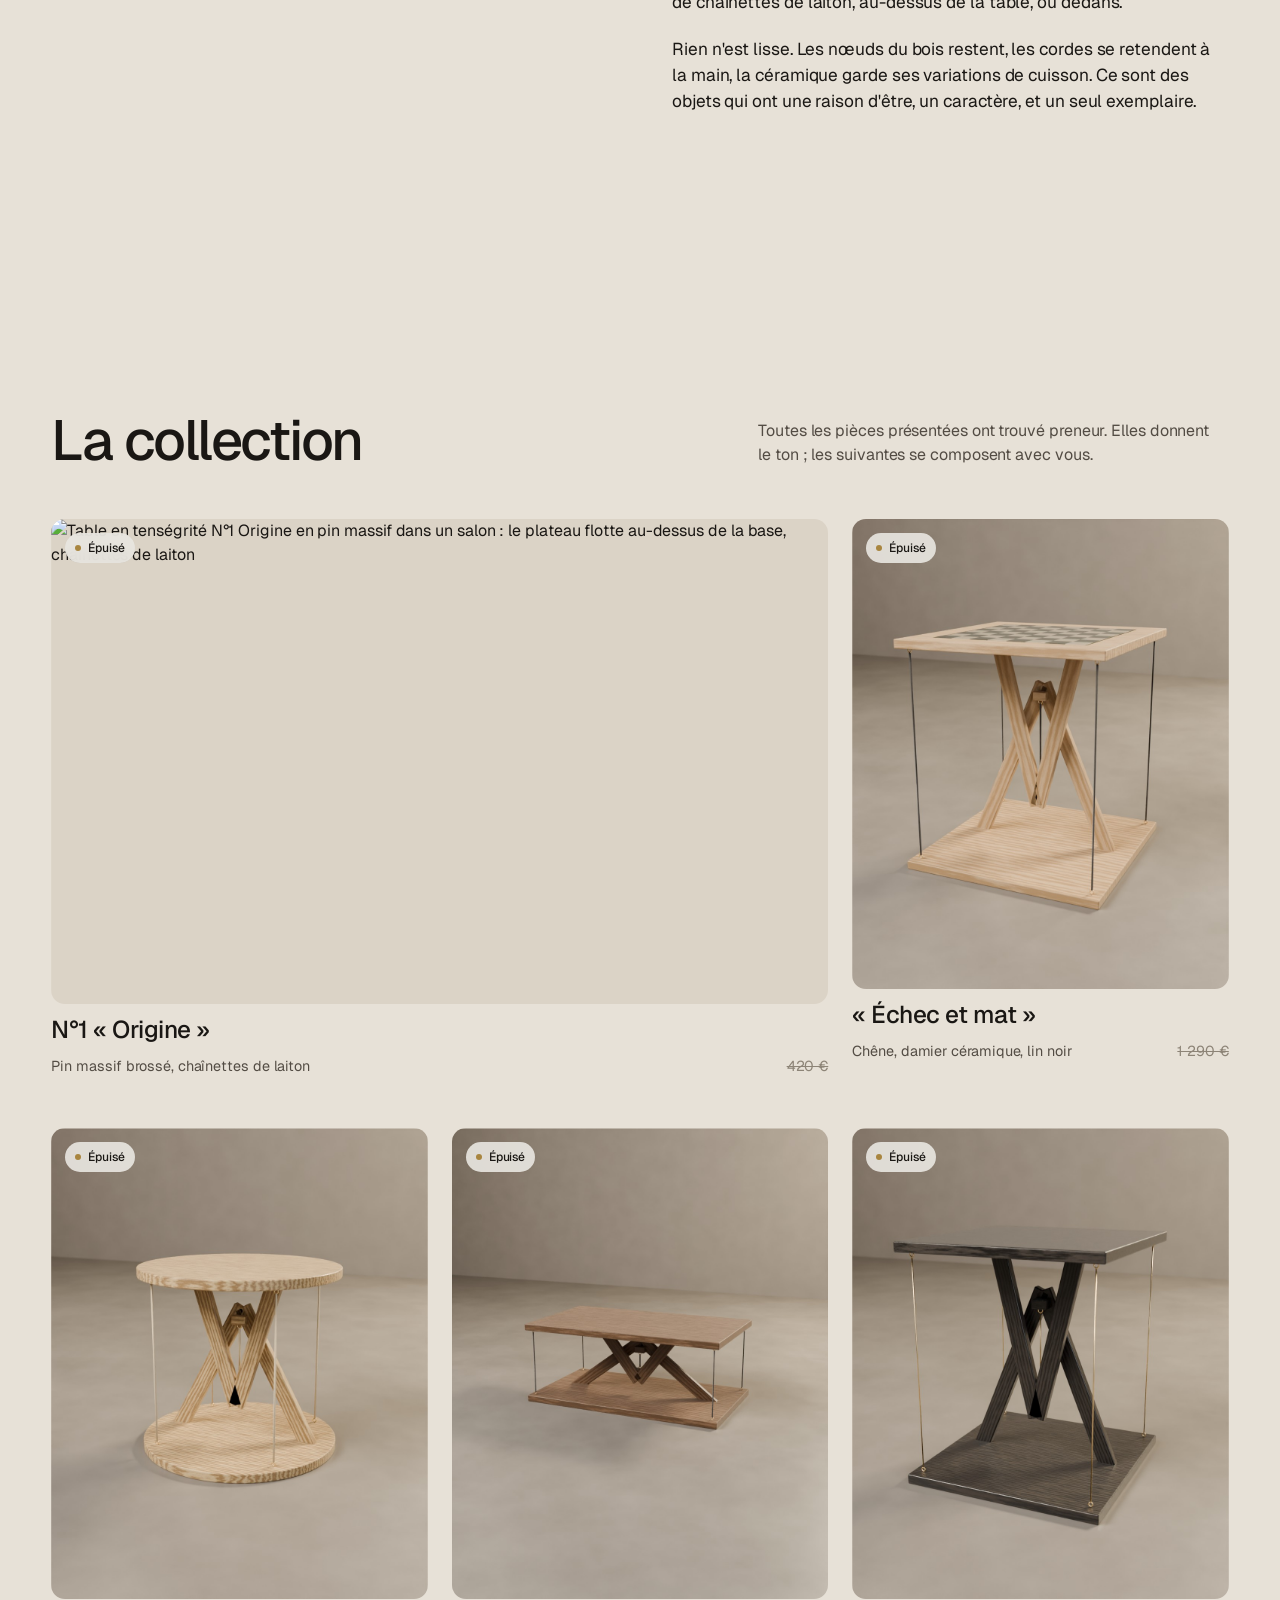
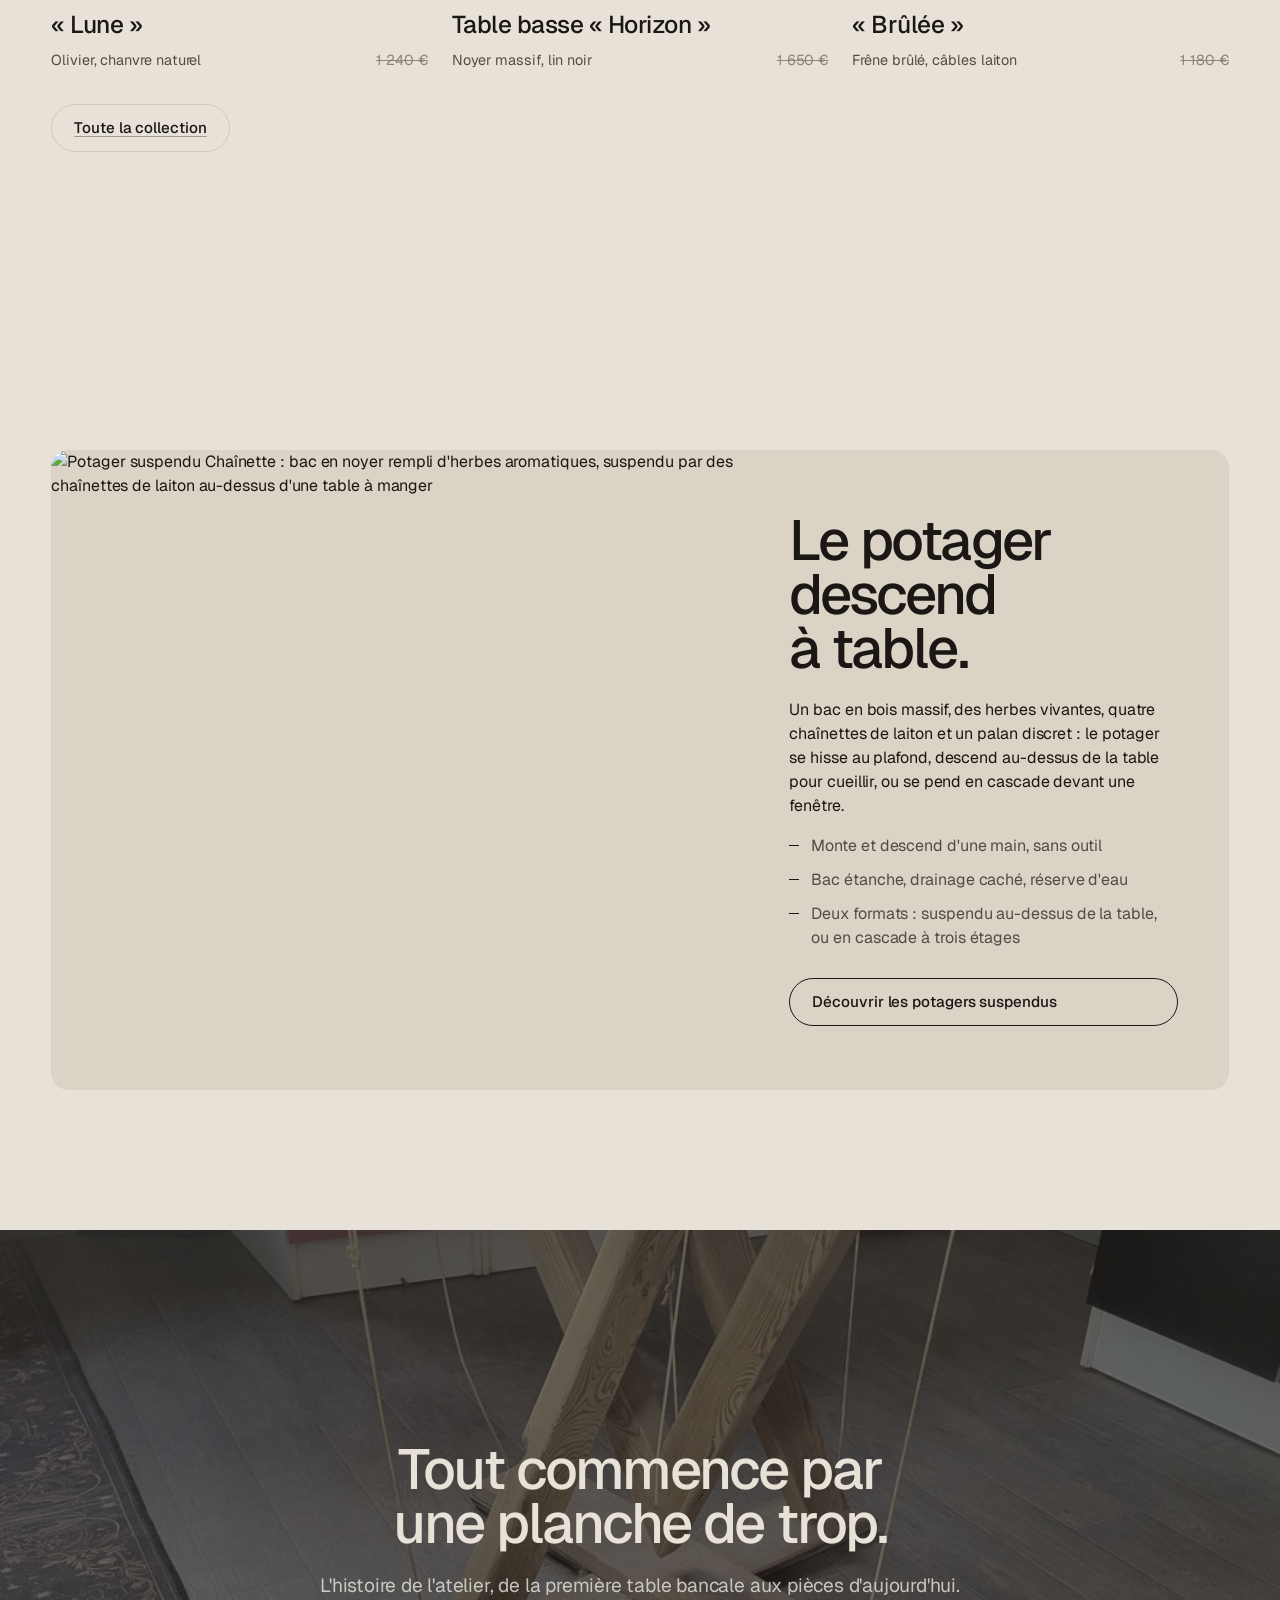
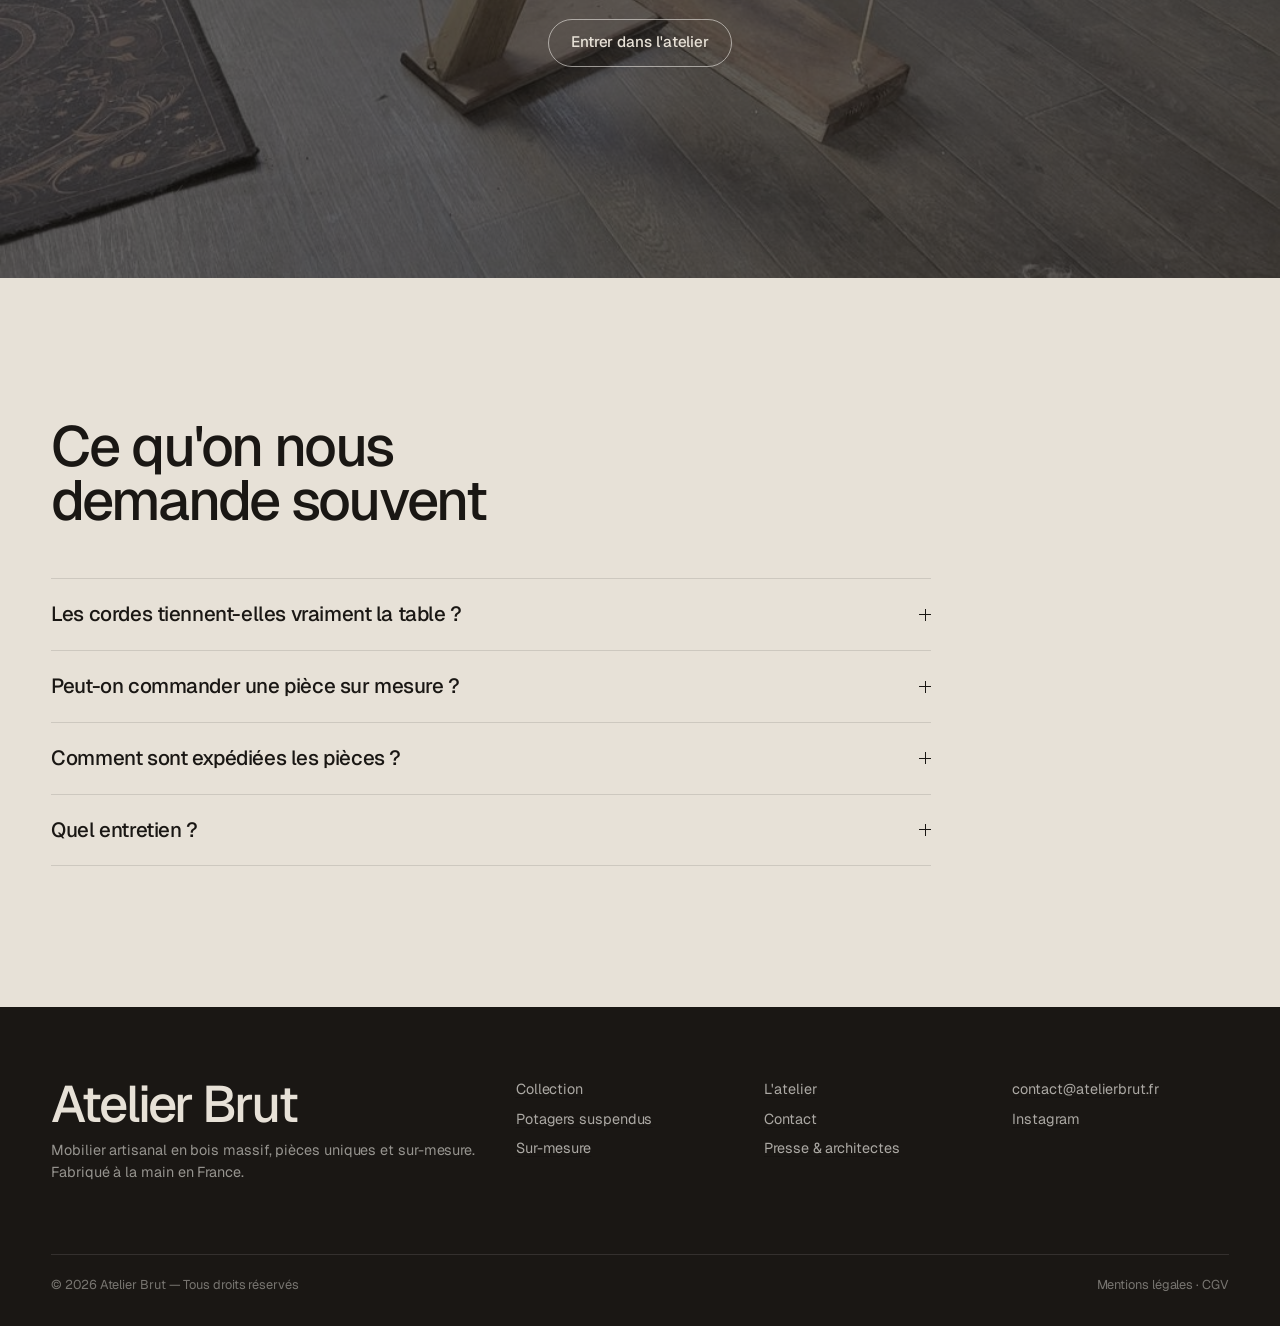
==== commit 1e9e85ae: "Vraies tables de tenségrité, nouvelle gamme, refonte design - Géométrie conforme : plateau bas + pla" ====
--- a/index.html
+++ b/index.html
@@ -15,11 +15,11 @@
   <meta property="og:url" content="https://atelierbrut.fr/">
   <meta property="og:image" content="https://atelierbrut.fr/img/og/atelier-brut-table-w.jpg">
   <meta name="twitter:card" content="summary_large_image">
-  <meta name="theme-color" content="#e9e7e1">
+  <meta name="theme-color" content="#e7e1d7">
   <link rel="icon" href="favicon.svg" type="image/svg+xml">
   <link rel="preconnect" href="https://fonts.googleapis.com">
   <link rel="preconnect" href="https://fonts.gstatic.com" crossorigin>
-  <link href="https://fonts.googleapis.com/css2?family=Instrument+Serif:ital@0;1&family=Instrument+Sans:wght@400;500;600&display=swap" rel="stylesheet">
+  <link href="https://fonts.googleapis.com/css2?family=Geist:wght@300;400;500;600&family=Instrument+Serif:ital@1&display=swap" rel="stylesheet">
   <link rel="stylesheet" href="css/style.css">
   <link rel="preload" as="image" href="img/spin/origine/frame-000.jpg">
   <script type="application/ld+json">
@@ -48,19 +48,19 @@
       {
         "@type": "Product",
         "name": "Tenségrité n°1 « Origine »",
-        "description": "Table d'appoint en pin massif brossé, structure en tenségrité (deux triangles croisés sur patins) tendue par des cordes de chanvre. Pièce unique.",
+        "description": "Table d'appoint en tenségrité, pin massif brossé, chaînettes de laiton : le plateau flotte, porté par une seule chaînette centrale. Pièce unique.",
         "image": "https://atelierbrut.fr/img/pieces/origine-studio.jpg",
         "brand": { "@type": "Brand", "name": "Atelier Brut" },
-        "material": "Pin massif, chanvre, laiton",
+        "material": "Pin massif, laiton",
         "offers": { "@type": "Offer", "priceCurrency": "EUR", "price": "420", "availability": "https://schema.org/SoldOut", "url": "https://atelierbrut.fr/collection#origine" }
       },
       {
         "@type": "FAQPage",
         "mainEntity": [
-          { "@type": "Question", "name": "Les cordes tiennent-elles vraiment la table ?", "acceptedAnswer": { "@type": "Answer", "text": "Oui. Les cordes sont tendues entre le plateau et les patins et travaillent en traction : la corde centrale porte le plateau, les quatre haubans l'empêchent de basculer. C'est le principe de la tenségrité : du bois en compression, des cordes en traction, et rien d'autre." } },
+          { "@type": "Question", "name": "Les cordes tiennent-elles vraiment la table ?", "acceptedAnswer": { "@type": "Answer", "text": "Oui. Les cordes travaillent en traction : la corde centrale porte le plateau, les quatre haubans l'empêchent de basculer. C'est le principe de la tenségrité : du bois en compression, des cordes en traction, et rien d'autre." } },
           { "@type": "Question", "name": "Peut-on commander une pièce sur mesure ?", "acceptedAnswer": { "@type": "Answer", "text": "Oui. Dimensions, essence de bois, couleur des cordes, plateau échiquier en céramique, gravure typographique : le configurateur vous donne une estimation, puis nous échangeons sur un devis précis. Comptez 6 à 10 semaines de fabrication." } },
           { "@type": "Question", "name": "Comment sont expédiées les pièces ?", "acceptedAnswer": { "@type": "Answer", "text": "Les tables sont livrées montées ou en deux parties selon le format, calées dans une caisse bois, en France métropolitaine et en Europe. Remise en main propre possible à l'atelier." } },
-          { "@type": "Question", "name": "Quel entretien pour le bois et les cordes ?", "acceptedAnswer": { "@type": "Answer", "text": "Le bois est huilé : un chiffon sec au quotidien, une huile dure une fois par an. Les cordes se retendent en quelques secondes grâce au nœud de tension au niveau des patins ; un jeu de cordes de rechange est fourni." } }
+          { "@type": "Question", "name": "Quel entretien pour le bois et les cordes ?", "acceptedAnswer": { "@type": "Answer", "text": "Le bois est huilé : un chiffon sec au quotidien, une huile dure une fois par an. Les cordes se retendent en quelques secondes grâce au nœud de tension au niveau des pitons de laiton ; un jeu de cordes de rechange est fourni." } }
         ]
       }
     ]
@@ -69,7 +69,7 @@
 </head>
 <body>
 
-<header class="hdr on-dark">
+<header class="hdr">
   <a class="logo" href="/">Atelier <b>Brut</b></a>
   <button class="burger" aria-label="Menu" aria-expanded="false">Menu</button>
   <nav>
@@ -84,13 +84,13 @@
 <main>
 
   <section class="hero" aria-label="Table tenségrité n°1 en rotation">
-    <div class="spin hero-spin" data-src="img/spin/origine/frame-{i}.jpg" data-frames="36" data-start="4" data-alt="Table tenségrité n°1 Origine en pin massif, deux triangles croisés et cordes de chanvre tendues" data-hint="Glissez pour tourner autour de la table"></div>
+    <div class="spin hero-spin" data-src="img/spin/origine/frame-{i}.jpg" data-frames="36" data-start="0" data-alt="Table en tenségrité N°1 Origine, pin massif et chaînettes de laiton : le plateau flotte au-dessus de la base" data-hint="Glissez pour tourner autour de la table"></div>
     <div class="veil"></div>
-    <div class="spinmeta"><span>N°1 « Origine » — 62 × 62 × 74 cm</span><b class="spinmeta-bar"></b><span>Glissez pour tourner</span></div>
+    <div class="spinmeta"><span>N°1 « Origine » — 50 × 50 × 62 cm</span><b class="spinmeta-bar"></b><span>Glissez pour tourner autour</span></div>
     <div class="wrap inner">
       <h1>Des meubles qui tiennent par le vide.</h1>
       <div class="aside">
-        <p class="lede">Bois massif, cordes tendues, géométrie nue. Chaque pièce est dessinée et fabriquée à la main, à l'unité, dans l'atelier.</p>
+        <p class="lede">Des tables en tenségrité : le plateau flotte, porté par une seule chaînette. Bois massif, laiton, fait main, à l'unité.</p>
         <div class="btn-row">
           <a class="btn solid" href="/collection">Voir la collection</a>
           <a class="btn ghost" href="/configurateur">Composer la vôtre</a>
@@ -115,7 +115,7 @@
       </div>
       <div class="cols">
         <p>La première est née d'un reste de chantier : quatre planches de pin, un plateau, et l'envie d'un piètement qui n'ait pas quatre pieds. Deux triangles : un qui monte du sol, un qui descend du plateau, qui se croisent sans se toucher. Une corde entre leurs pointes, et le plateau s'est mis à flotter. Quatre cordes aux coins, et il a cessé de bouger. Ce jour-là, l'atelier a trouvé sa grammaire : <em>du bois qui pousse, des cordes qui retiennent.</em></p>
-        <p>Depuis, chaque pièce reprend cette tension. Des tables d'appoint, des consoles, une grande table à manger. Un plateau d'échecs en céramique émaillée enchâssé dans le chêne. Du frêne brûlé tendu par des câbles de laiton. Des potagers qui descendent du plafond au bout de chaînettes de laiton, au-dessus de la table, ou dedans.</p>
+        <p>Depuis, chaque pièce reprend cette tension. Des tables d'appoint, un guéridon rond, une table basse, une console. Un plateau d'échecs en céramique émaillée enchâssé dans le chêne. Du frêne brûlé tendu par des câbles de laiton. Des potagers qui descendent du plafond au bout de chaînettes de laiton, au-dessus de la table, ou dedans.</p>
         <p>Rien n'est lisse. Les nœuds du bois restent, les cordes se retendent à la main, la céramique garde ses variations de cuisson. Ce sont des objets qui ont une raison d'être, un caractère, et un seul exemplaire.</p>
       </div>
     </div>
@@ -129,29 +129,29 @@
       </div>
       <div class="grid">
         <a class="piece wide" href="/collection#origine">
-          <div class="vis reveal"><img src="img/scenes/origine-salon.jpg" alt="Table tenségrité n°1 Origine en pin massif dans un salon, parquet et lumière de baie vitrée" loading="lazy" width="1000" height="1250"><span class="tag sold">Épuisé</span></div>
+          <div class="vis reveal"><img src="img/scenes/origine-salon.jpg" alt="Table en tenségrité N°1 Origine en pin massif dans un salon : le plateau flotte au-dessus de la base, chaînettes de laiton" loading="lazy" width="1000" height="1250"><span class="tag sold">Épuisé</span></div>
           <h3>N°1 « Origine »</h3>
-          <div class="meta"><span>Pin massif brossé, chanvre, laiton</span><s>420 €</s></div>
+          <div class="meta"><span>Pin massif brossé, chaînettes de laiton</span><s>420 €</s></div>
         </a>
         <a class="piece" href="/collection#echec">
-          <div class="vis reveal"><img src="img/pieces/echec-studio.jpg" alt="Table d'échecs Échec et mat : plateau en chêne avec damier en céramique émaillée vert et crème, cordes de lin noir" loading="lazy" width="1000" height="1250"><span class="tag sold">Épuisé</span></div>
+          <div class="vis reveal"><img src="img/pieces/echec-studio.jpg" alt="Table d'échecs en tenségrité : plateau en chêne avec damier en céramique émaillée vert et crème cerclé de laiton, cordes de lin noir" loading="lazy" width="1000" height="1250"><span class="tag sold">Épuisé</span></div>
           <h3>« Échec et mat »</h3>
           <div class="meta"><span>Chêne, damier céramique, lin noir</span><s>1 290 €</s></div>
         </a>
+        <a class="piece" href="/collection#lune">
+          <div class="vis reveal"><img src="img/pieces/lune-studio.jpg" alt="Guéridon rond en tenségrité, plateaux ronds en olivier massif, cordes de chanvre" loading="lazy" width="1000" height="1250"><span class="tag sold">Épuisé</span></div>
+          <h3>« Lune »</h3>
+          <div class="meta"><span>Olivier, chanvre naturel</span><s>1 240 €</s></div>
+        </a>
+        <a class="piece" href="/collection#basse">
+          <div class="vis reveal"><img src="img/pieces/basse-studio.jpg" alt="Table basse en tenségrité en noyer massif, cordes de lin noir, plateau flottant" loading="lazy" width="1000" height="1250"><span class="tag sold">Épuisé</span></div>
+          <h3>Table basse « Horizon »</h3>
+          <div class="meta"><span>Noyer massif, lin noir</span><s>1 650 €</s></div>
+        </a>
         <a class="piece" href="/collection#brulee">
-          <div class="vis reveal"><img src="img/pieces/brulee-studio.jpg" alt="Table Brûlée en frêne brûlé : plateau flottant retenu par un câble de laiton, structure en tenségrité" loading="lazy" width="1000" height="1250"><span class="tag sold">Épuisé</span></div>
+          <div class="vis reveal"><img src="img/pieces/brulee-studio.jpg" alt="Table en tenségrité en frêne brûlé à la flamme, câbles de laiton tendus" loading="lazy" width="1000" height="1250"><span class="tag sold">Épuisé</span></div>
           <h3>« Brûlée »</h3>
-          <div class="meta"><span>Frêne brûlé, câble laiton</span><s>1 450 €</s></div>
-        </a>
-        <a class="piece" href="/collection#manifeste">
-          <div class="vis reveal"><img src="img/pieces/manifeste-studio.jpg" alt="Table Manifeste en noyer avec un vers gravé sur le chant du plateau, cordes bordeaux" loading="lazy" width="1000" height="1250"><span class="tag sold">Épuisé</span></div>
-          <h3>« Manifeste »</h3>
-          <div class="meta"><span>Noyer, vers gravé, lin bordeaux</span><s>980 €</s></div>
-        </a>
-        <a class="piece" href="/collection#nocturne">
-          <div class="vis reveal"><img src="img/pieces/nocturne-studio.jpg" alt="Table Nocturne en frêne brûlé, filet de laiton au chant du plateau et lumière intégrée sous le plateau" loading="lazy" width="1000" height="1250"><span class="tag sold">Épuisé</span></div>
-          <h3>« Nocturne »</h3>
-          <div class="meta"><span>Frêne brûlé, filet laiton, lumière</span><s>1 680 €</s></div>
+          <div class="meta"><span>Frêne brûlé, câbles laiton</span><s>1 180 €</s></div>
         </a>
       </div>
       <p style="margin-top:32px"><a class="btn ghost" href="/collection">Toute la collection</a></p>
@@ -164,11 +164,11 @@
         <div class="vis reveal"><img src="img/potagers/chainette-salon.jpg" alt="Potager suspendu Chaînette : bac en noyer rempli d'herbes aromatiques, suspendu par des chaînettes de laiton au-dessus d'une table à manger" loading="lazy" width="1250" height="1000"></div>
         <div class="txt">
           <h2>Le potager descend à table.</h2>
-          <p>Un bac en bois massif, des herbes vivantes, quatre chaînettes de laiton et un palan discret : le potager se hisse au plafond, descend au-dessus de la table pour cueillir, ou s'enchâsse dans le plateau d'une table à manger.</p>
+          <p>Un bac en bois massif, des herbes vivantes, quatre chaînettes de laiton et un palan discret : le potager se hisse au plafond, descend au-dessus de la table pour cueillir, ou se pend en cascade devant une fenêtre.</p>
           <ul>
             <li>Monte et descend d'une main, sans outil</li>
             <li>Bac étanche, drainage caché, réserve d'eau</li>
-            <li>Trois formats : suspendu, intégré, cascade à trois étages</li>
+            <li>Deux formats : suspendu au-dessus de la table, ou en cascade à trois étages</li>
           </ul>
           <a class="btn" href="/potagers">Découvrir les potagers suspendus</a>
         </div>
@@ -193,7 +193,7 @@
       <div class="faq">
         <details>
           <summary>Les cordes tiennent-elles vraiment la table ?</summary>
-          <p>Oui. Elles sont tendues entre le plateau et les patins et travaillent en traction : la corde centrale porte le plateau, les quatre haubans l'empêchent de basculer. C'est le principe de la tenségrité : du bois en compression, des cordes en traction, et rien d'autre.</p>
+          <p>Oui. Elles travaillent en traction : la corde centrale porte le plateau, les quatre haubans l'empêchent de basculer. C'est le principe de la tenségrité : du bois en compression, des cordes en traction, et rien d'autre.</p>
         </details>
         <details>
           <summary>Peut-on commander une pièce sur mesure ?</summary>
--- a/css/style.css
+++ b/css/style.css
@@ -2,18 +2,18 @@
    Pierre, encre, laiton. Une serif pour les titres, une grotesque pour le reste. */
 
 :root {
-  --stone: #e9e7e1;
-  --stone-2: #dedbd4;
-  --stone-3: #cfcbc2;
-  --ink: #121110;
-  --ink-2: #4a4742;
-  --ink-3: #8a857c;
+  --stone: #e7e1d7;
+  --stone-2: #dbd3c6;
+  --stone-3: #c9bfae;
+  --ink: #1a1714;
+  --ink-2: #534c44;
+  --ink-3: #8d8477;
   --brass: #a8853f;
   --brass-2: #c9a45a;
   --line: rgba(18, 17, 16, .12);
 
   --serif: "Instrument Serif", "Iowan Old Style", Georgia, serif;
-  --sans: "Instrument Sans", system-ui, -apple-system, "Segoe UI", sans-serif;
+  --sans: "Geist", "Inter Tight", system-ui, -apple-system, "Segoe UI", sans-serif;
 
   --gutter: clamp(20px, 4vw, 72px);
   --maxw: 1600px;
@@ -34,10 +34,11 @@
   letter-spacing: -.005em;
 }
 
-h1, h2, h3 { font-family: var(--serif); font-weight: 400; line-height: .98; letter-spacing: -.02em; margin: 0 0 .4em; text-wrap: balance; }
-h1 { font-size: clamp(3rem, 8.4vw, 8.8rem); }
-h2 { font-size: clamp(2.2rem, 5vw, 5rem); }
-h3 { font-size: clamp(1.5rem, 2.2vw, 2rem); letter-spacing: -.01em; }
+h1, h2, h3 { font-family: var(--sans); font-weight: 500; line-height: .96; letter-spacing: -.035em; margin: 0 0 .4em; text-wrap: balance; }
+h1 { font-size: clamp(2.8rem, 7.6vw, 7.8rem); }
+h2 { font-size: clamp(2rem, 4.4vw, 4.4rem); }
+h3 { font-size: clamp(1.3rem, 1.9vw, 1.7rem); letter-spacing: -.02em; }
+h1 em, h2 em { font-family: var(--serif); font-style: italic; font-weight: 400; letter-spacing: -.02em; }
 h4 { font-family: var(--sans); font-weight: 500; font-size: 1rem; margin: 0 0 .4em; }
 p { margin: 0 0 1em; max-width: var(--measure); }
 a { color: inherit; text-decoration: none; }
@@ -72,8 +73,8 @@
 }
 .hdr.scrolled::before { opacity: 1; }
 .hdr > * { position: relative; }
-.hdr .logo { font-family: var(--serif); font-size: 1.45rem; letter-spacing: -.02em; line-height: 1; }
-.hdr .logo b { font-weight: 400; font-style: italic; }
+.hdr .logo { font-family: var(--sans); font-weight: 600; font-size: 1.05rem; letter-spacing: -.03em; line-height: 1; }
+.hdr .logo b { font-weight: 600; }
 .hdr nav { display: flex; gap: clamp(16px, 2.4vw, 36px); }
 .hdr nav a { position: relative; padding: 4px 0; color: var(--ink-2); transition: color 160ms var(--ease-out); }
 .hdr nav a::after { content: ""; position: absolute; left: 0; right: 0; bottom: 0; height: 1px; background: var(--ink); transform: scaleX(0); transform-origin: left; transition: transform 220ms var(--ease-out); }
@@ -86,7 +87,7 @@
 .hdr.on-dark:not(.scrolled):not(.open) nav a::after { background: #fff; }
 @media (max-width: 800px) {
   .hdr nav { display: none; position: fixed; inset: 0; background: var(--stone); flex-direction: column; justify-content: center; padding: 0 var(--gutter); gap: 8px; }
-  .hdr nav a { font-family: var(--serif); font-size: clamp(2.4rem, 11vw, 3.6rem); letter-spacing: -.02em; color: var(--ink); padding: 6px 0; }
+  .hdr nav a { font-family: var(--sans); font-weight: 500; font-size: clamp(2.4rem, 11vw, 3.6rem); letter-spacing: -.02em; color: var(--ink); padding: 6px 0; }
   .hdr nav a::after { display: none; }
   .hdr.open nav { display: flex; }
   .hdr.open { color: var(--ink); }
@@ -110,25 +111,24 @@
 .btn-row { display: flex; flex-wrap: wrap; gap: 10px; }
 
 /* ---------- Héro ---------- */
-.hero { position: relative; min-height: 100svh; display: grid; align-items: end; overflow: hidden; background: #a99f93; }
-.hero .veil { position: absolute; inset: 0; pointer-events: none; background: linear-gradient(180deg, rgba(18,17,16,.22), rgba(18,17,16,0) 28%, rgba(18,17,16,0) 58%, rgba(18,17,16,.6)); }
-.hero .inner { position: relative; z-index: 2; padding-bottom: clamp(32px, 5vw, 64px); padding-top: 120px; display: grid; gap: 20px 48px; grid-template-columns: 1fr; align-items: end; color: #f1eee8; }
-@media (min-width: 900px) { .hero .inner { grid-template-columns: 1.5fr 1fr; } }
-.hero h1 { margin: 0; max-width: 11ch; }
+.hero { position: relative; min-height: 100svh; display: grid; align-items: end; overflow: hidden; background: #b2a999; }
+.hero .veil { position: absolute; inset: 0; pointer-events: none; background: linear-gradient(90deg, rgba(231,225,215,.55), rgba(231,225,215,0) 48%); }
+@media (max-width: 900px) { .hero .veil { background: linear-gradient(180deg, rgba(231,225,215,0) 35%, rgba(231,225,215,.85) 72%); } }
+.hero .inner { position: relative; z-index: 2; padding-bottom: clamp(32px, 6vw, 88px); padding-top: 120px; display: grid; gap: 28px; grid-template-columns: 1fr; align-items: end; color: var(--ink); pointer-events: none; }
+.hero .inner > * { pointer-events: auto; max-width: 620px; }
+.hero h1 { margin: 0; max-width: 12ch; font-size: clamp(2.8rem, 6.2vw, 6.4rem); }
 .hero .aside { max-width: 40ch; }
-.hero .aside p { color: rgba(241,238,232,.86); margin-bottom: 1.4em; }
-.hero .aside .btn { border-color: rgba(241,238,232,.7); color: #f1eee8; }
-.hero .aside .btn.solid { background: #f1eee8; color: var(--ink); border-color: #f1eee8; }
-@media (hover: hover) and (pointer: fine) { .hero .aside .btn:hover { background: #f1eee8; color: var(--ink); } .hero .aside .btn.solid:hover { background: #fff; } }
-.hero .spinmeta { position: absolute; left: var(--gutter); top: 50%; transform: translateY(-50%); z-index: 2; pointer-events: none; display: grid; gap: 8px; font-size: .78rem; color: rgba(18,17,16,.62); }
+.hero .aside p { color: var(--ink-2); margin-bottom: 1.4em; }
+.hero .spinmeta { position: absolute; right: var(--gutter); bottom: clamp(32px, 6vw, 88px); z-index: 2; pointer-events: none; display: grid; gap: 8px; font-size: .78rem; color: rgba(18,17,16,.62); }
 .hero .spinmeta b { display: block; width: 120px; height: 1px; background: rgba(18,17,16,.3); position: relative; }
 .hero .spinmeta b::after { content: ""; position: absolute; top: -3px; left: calc(var(--p, 0) * 100%); width: 7px; height: 7px; margin-left: -3px; border-radius: 50%; background: var(--ink); }
-.hero .hint { position: absolute; right: var(--gutter); top: 50%; transform: translateY(-50%); writing-mode: vertical-rl; font-size: .78rem; color: rgba(18,17,16,.6); letter-spacing: .04em; z-index: 2; pointer-events: none; }
-@media (max-width: 900px) { .hero .spinmeta, .hero .hint { display: none; } }
+.hero .hint { display: none; position: absolute; right: var(--gutter); top: 50%; transform: translateY(-50%); writing-mode: vertical-rl; font-size: .78rem; color: rgba(18,17,16,.6); letter-spacing: .04em; z-index: 2; pointer-events: none; }
+@media (max-width: 900px) { .hero .spinmeta, .hero .hint { display: none; display: none; } }
 
 /* ---------- Visionneuse 360° ---------- */
 .spin { position: relative; overflow: hidden; cursor: grab; user-select: none; -webkit-user-select: none; touch-action: pan-y; background: var(--stone-2); }
-.spin img { width: 100%; height: 100%; object-fit: cover; display: block; pointer-events: none; opacity: 0; transition: opacity 600ms var(--ease-out); }
+.spin img { width: 100%; height: 100%; object-fit: cover; display: block; pointer-events: none; opacity: 0; transition: opacity 600ms var(--ease-out); color: transparent; }
+.spin img:not([src]) { visibility: hidden; }
 .spin.ready img { opacity: 1; }
 .spin.grabbing { cursor: grabbing; }
 .spin-bar { position: absolute; left: 50%; bottom: 18px; transform: translateX(-50%); width: 120px; height: 1px; background: rgba(18,17,16,.2); }
@@ -136,7 +136,7 @@
 .spin-hint { position: absolute; left: 50%; bottom: 32px; transform: translateX(-50%); font-size: .8rem; color: var(--ink-2); white-space: nowrap; transition: opacity 200ms var(--ease-out); pointer-events: none; }
 .spin-hint.off { opacity: 0; }
 .hero-spin { position: absolute; inset: 0; }
-.hero-spin img { object-fit: cover; object-position: center 58%; }
+.hero-spin img { object-fit: cover; object-position: center center; }
 .hero-spin .spin-bar, .hero-spin .spin-hint { display: none; }
 .piece-spin { aspect-ratio: 4 / 5; }
 
@@ -157,7 +157,7 @@
 .piece.wide { grid-column: span 8; }
 @media (max-width: 1000px) { .piece { grid-column: span 6; } .piece.wide { grid-column: span 12; } }
 @media (max-width: 600px) { .piece, .piece.wide { grid-column: span 12; } }
-.piece .vis { aspect-ratio: 4 / 5; background: var(--stone-2); overflow: hidden; position: relative; }
+.piece .vis { aspect-ratio: 4 / 5; background: var(--stone-2); overflow: hidden; position: relative; border-radius: 14px; }
 .piece.wide .vis { aspect-ratio: 16 / 10; }
 @media (max-width: 600px) { .piece.wide .vis { aspect-ratio: 4 / 5; } }
 .piece .vis img { width: 100%; height: 100%; object-fit: cover; display: block; transition: transform 700ms var(--ease-out); }
@@ -176,7 +176,7 @@
 .sec-head p { margin: 0; max-width: 42ch; color: var(--ink-2); }
 
 /* ---------- Bloc image + texte (potagers) ---------- */
-.feature { display: grid; grid-template-columns: 1fr; background: var(--stone-2); overflow: hidden; }
+.feature { display: grid; grid-template-columns: 1fr; background: var(--stone-2); overflow: hidden; border-radius: 18px; }
 @media (min-width: 960px) { .feature { grid-template-columns: 7fr 5fr; min-height: 640px; } }
 .feature .vis { position: relative; min-height: 380px; }
 .feature .vis img { position: absolute; inset: 0; width: 100%; height: 100%; object-fit: cover; }
@@ -191,9 +191,9 @@
 .chap { display: grid; gap: 20px 48px; grid-template-columns: 1fr; align-items: start; }
 @media (min-width: 900px) { .chap { grid-template-columns: 5fr 7fr; } .chap.flip > :first-child { order: 2; } }
 .chap h2 { margin: 0; }
-.chap .chapnum { font-family: var(--serif); font-style: italic; color: var(--brass); font-size: 1.25rem; display: block; margin-bottom: 10px; }
+.chap .chapnum { font-family: var(--sans); color: var(--ink-3); font-size: .85rem; font-weight: 500; display: block; margin-bottom: 10px; }
 .chap p { font-size: clamp(1rem, 1.25vw, 1.2rem); max-width: 54ch; }
-.chap blockquote { margin: 1.4em 0; padding: 0; font-family: var(--serif); font-size: clamp(1.8rem, 3vw, 2.8rem); line-height: 1.05; letter-spacing: -.02em; max-width: 24ch; }
+.chap blockquote { margin: 1.4em 0; padding: 0; font-family: var(--serif); font-style: italic; font-size: clamp(1.8rem, 3vw, 2.8rem); line-height: 1.05; letter-spacing: -.02em; max-width: 24ch; }
 .band { position: relative; min-height: 72vh; display: grid; place-items: center; text-align: center; overflow: hidden; background: var(--ink); color: var(--stone); }
 .band img { position: absolute; inset: 0; width: 100%; height: 100%; object-fit: cover; }
 .band .in { position: relative; z-index: 2; padding: 64px var(--gutter); }
@@ -207,14 +207,17 @@
 .conf { display: grid; grid-template-columns: 1fr; min-height: 100svh; }
 @media (min-width: 1000px) { .conf { grid-template-columns: 1fr 440px; } }
 .conf .stage { position: relative; min-height: 62svh; background: #a89f93; }
-.conf .stage #preview { position: absolute; inset: 0; width: 100%; height: 100%; object-fit: contain; object-position: center 70%; transition: opacity 240ms var(--ease-out); }
+.conf .stage { background: radial-gradient(120% 90% at 50% 80%, #b5a796, #9c8e7d); }
+.conf .stage #preview { position: absolute; left: 0; right: 0; top: 200px; bottom: 24px; width: 100%; height: calc(100% - 224px); object-fit: contain; object-position: center bottom; transition: opacity 240ms var(--ease-out);
+  -webkit-mask-image: radial-gradient(closest-side at 50% 55%, #000 58%, transparent 100%); mask-image: radial-gradient(closest-side at 50% 55%, #000 58%, transparent 100%); }
+@media (max-width: 999px) { .conf .stage { min-height: 120vw; } .conf .stage #preview { top: 170px; height: calc(100% - 194px); } }
 .conf .stage .title { position: absolute; top: 100px; left: var(--gutter); max-width: 24ch; z-index: 2; color: var(--ink); pointer-events: none; }
 .conf .stage .title h1 { font-size: clamp(2.2rem, 4vw, 3.8rem); margin: 0 0 .2em; }
 .conf .stage .title p { color: var(--ink-2); font-size: .9rem; }
 .panel { padding: 100px clamp(20px, 3vw, 40px) 48px; background: var(--stone); border-left: 1px solid var(--line); }
 @media (min-width: 1000px) { .panel { height: 100svh; position: sticky; top: 0; overflow-y: auto; } }
 @media (max-width: 999px) { .panel { padding-top: 36px; border-left: 0; border-top: 1px solid var(--line); } }
-.panel h2 { font-size: 1.9rem; margin-bottom: 24px; }
+.panel h2 { font-size: 1.6rem; margin-bottom: 24px; }
 .ctl { margin-bottom: 26px; }
 .ctl > label, .ctl > .lbl { display: block; font-size: .8rem; color: var(--ink-3); margin-bottom: 10px; font-weight: 500; }
 .swatches { display: flex; flex-wrap: wrap; gap: 8px; }
@@ -229,7 +232,7 @@
 .ctl input[type="text"] { width: 100%; height: 46px; padding: 0 14px; background: transparent; border: 1px solid var(--line); color: var(--ink); border-radius: 8px; font: inherit; transition: border-color 160ms var(--ease-out); }
 .ctl input[type="text"]:focus { border-color: var(--ink); outline: none; }
 .price { border-top: 1px solid var(--line); padding-top: 22px; margin-top: 8px; }
-.price .amount { font-family: var(--serif); font-size: 2.8rem; line-height: 1; margin: 6px 0 4px; letter-spacing: -.02em; }
+.price .amount { font-family: var(--sans); font-weight: 500; font-size: 2.6rem; line-height: 1; margin: 6px 0 4px; letter-spacing: -.04em; }
 .price small { color: var(--ink-3); display: block; margin-bottom: 16px; font-size: .82rem; }
 .summary { font-size: .88rem; color: var(--ink-2); margin-top: 16px; }
 .notice { font-size: .8rem; color: var(--ink-3); }
@@ -238,7 +241,7 @@
 .faq { max-width: 80ch; }
 .faq details { border-top: 1px solid var(--line); }
 .faq details:last-child { border-bottom: 1px solid var(--line); }
-.faq summary { cursor: pointer; font-family: var(--serif); font-size: clamp(1.3rem, 2vw, 1.7rem); letter-spacing: -.01em; list-style: none; display: flex; justify-content: space-between; align-items: center; gap: 20px; padding: 20px 0; }
+.faq summary { cursor: pointer; font-family: var(--sans); font-weight: 500; font-size: clamp(1.1rem, 1.6vw, 1.35rem); letter-spacing: -.02em; list-style: none; display: flex; justify-content: space-between; align-items: center; gap: 20px; padding: 20px 0; }
 .faq summary::-webkit-details-marker { display: none; }
 .faq summary::after { content: ""; width: 12px; height: 12px; flex: none; background: linear-gradient(var(--ink), var(--ink)) center/100% 1px no-repeat, linear-gradient(var(--ink), var(--ink)) center/1px 100% no-repeat; transition: transform 220ms var(--ease-out); }
 .faq details[open] summary::after { transform: rotate(45deg); }
@@ -255,7 +258,7 @@
 .ftr { background: var(--ink); color: rgba(233,231,225,.7); padding: 72px 0 32px; font-size: .9rem; }
 .ftr .cols { display: grid; gap: 32px; grid-template-columns: 1fr; }
 @media (min-width: 760px) { .ftr .cols { grid-template-columns: 2fr 1fr 1fr 1fr; } }
-.ftr .logo { font-family: var(--serif); font-size: clamp(2.4rem, 4vw, 3.6rem); color: var(--stone); margin-bottom: 10px; display: block; letter-spacing: -.02em; line-height: 1; }
+.ftr .logo { font-family: var(--sans); font-weight: 500; font-size: clamp(2.4rem, 4vw, 3.6rem); color: var(--stone); margin-bottom: 10px; display: block; letter-spacing: -.04em; line-height: 1; }
 .ftr p { color: rgba(233,231,225,.6); }
 .ftr ul { list-style: none; padding: 0; margin: 0; display: grid; gap: 8px; }
 .ftr a { transition: color 160ms var(--ease-out); }
@@ -271,10 +274,22 @@
 .page-head .lede { max-width: 54ch; color: var(--ink-2); }
 .stats { display: grid; grid-template-columns: repeat(auto-fit, minmax(180px, 1fr)); gap: 24px; }
 .stats div { border-top: 1px solid var(--line); padding-top: 16px; }
-.stats b { font-family: var(--serif); font-weight: 400; font-size: clamp(2.4rem, 4vw, 3.6rem); display: block; line-height: 1; margin-bottom: 8px; letter-spacing: -.02em; }
+.stats b { font-family: var(--sans); font-weight: 500; font-size: clamp(2.4rem, 4vw, 3.6rem); display: block; line-height: 1; margin-bottom: 8px; letter-spacing: -.04em; }
 .stats span { color: var(--ink-2); font-size: .9rem; }
 
 /* Apparition unique des images (clip), une seule fois */
 .reveal { clip-path: inset(0 0 100% 0); transition: clip-path 900ms var(--ease-out); }
 .reveal.in { clip-path: inset(0 0 0 0); }
 @media (prefers-reduced-motion: reduce) { .reveal { clip-path: none; transition: none; } }
+
+/* Curseur « tourner » qui suit la souris sur les vues 360° */
+.spin .cursor { position: absolute; left: 0; top: 0; pointer-events: none; z-index: 3;
+  display: grid; place-items: center; width: 84px; height: 84px; border-radius: 50%; background: var(--ink); color: var(--stone);
+  font-size: .78rem; font-weight: 500; opacity: 0; scale: .9; transition: opacity 160ms var(--ease-out), scale 160ms var(--ease-out); will-change: transform; }
+.spin:hover .cursor { opacity: 1; scale: 1; }
+.spin.grabbing .cursor { scale: .86; }
+@media (hover: none) { .spin .cursor { display: none; } }
+.spin:hover { cursor: none; }
+.seg button:disabled { opacity: .35; cursor: not-allowed; }
+.hero-spin { background: #b2a999 url("../img/pieces/origine-studio.jpg") right 10% center / auto 100% no-repeat; }
+@media (max-width: 900px) { .hero-spin img { object-position: 68% 40%; } .hero-spin { background-position: center top; } }
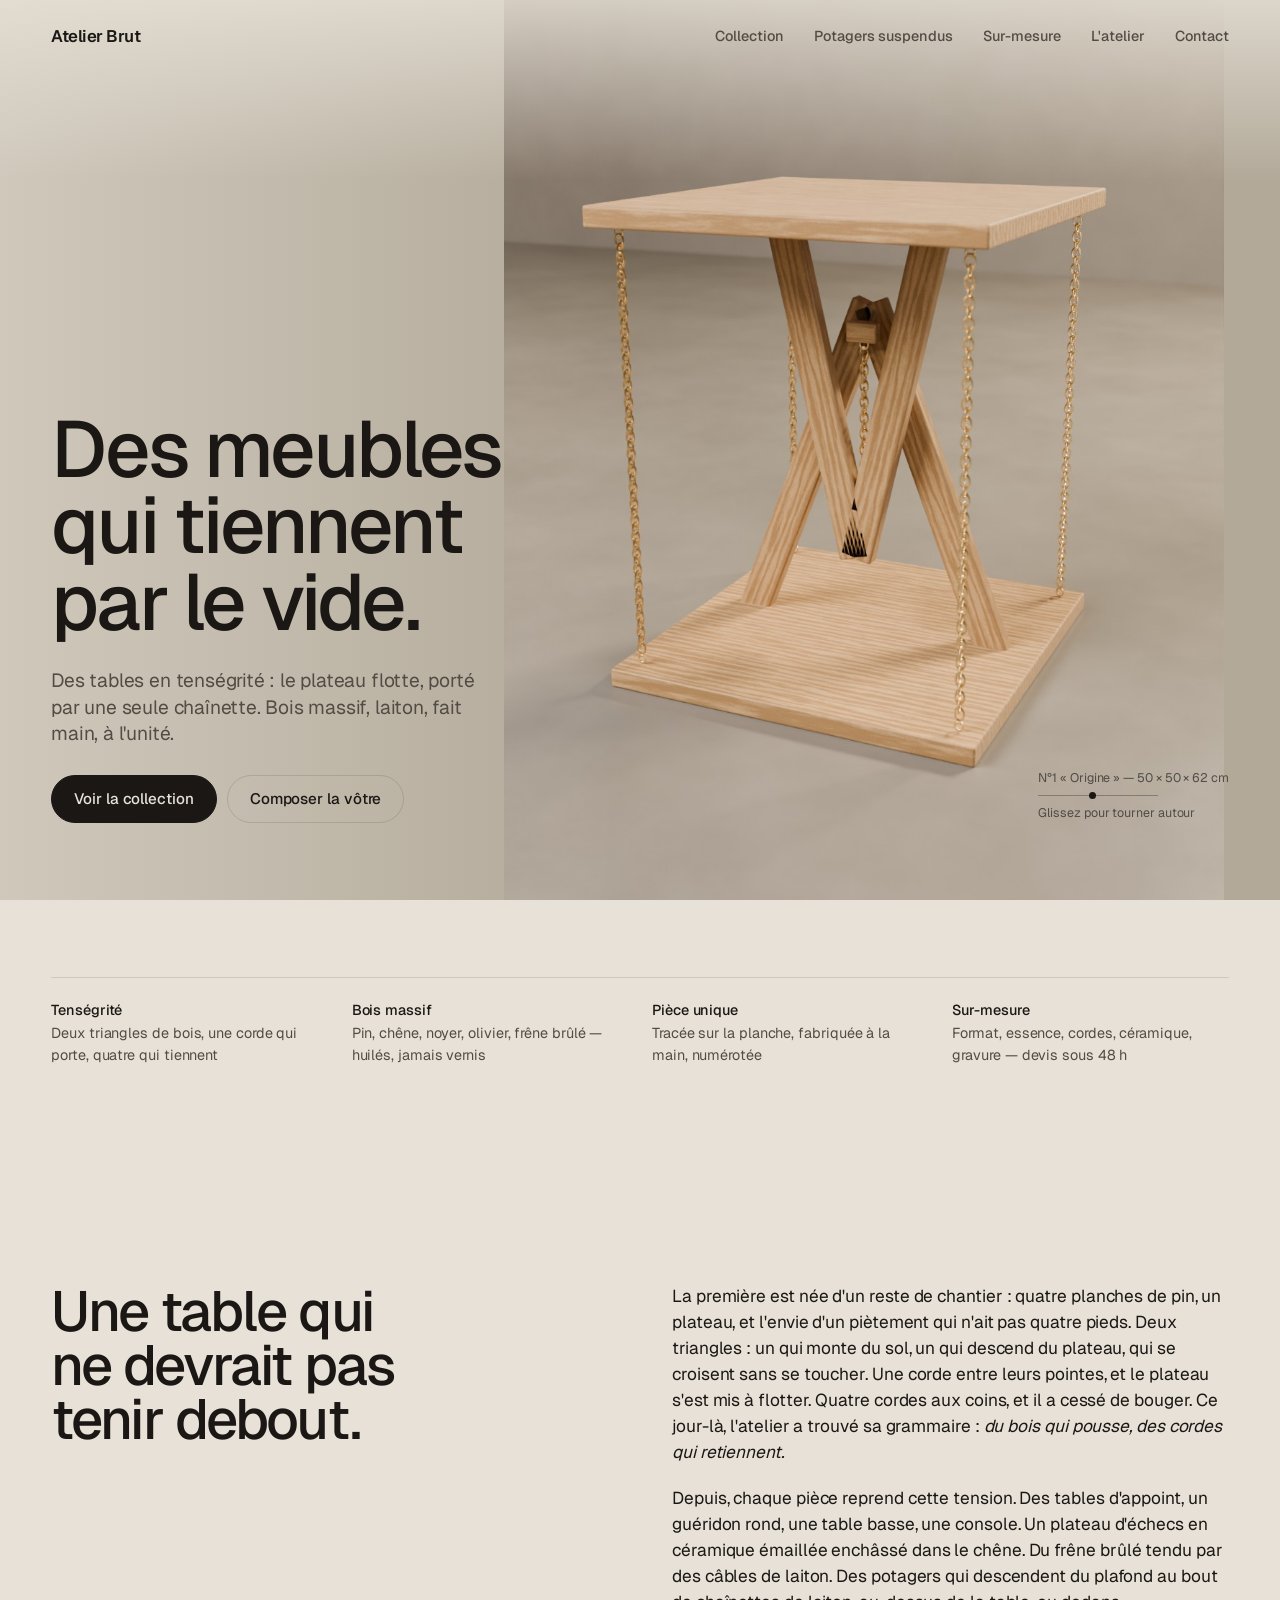
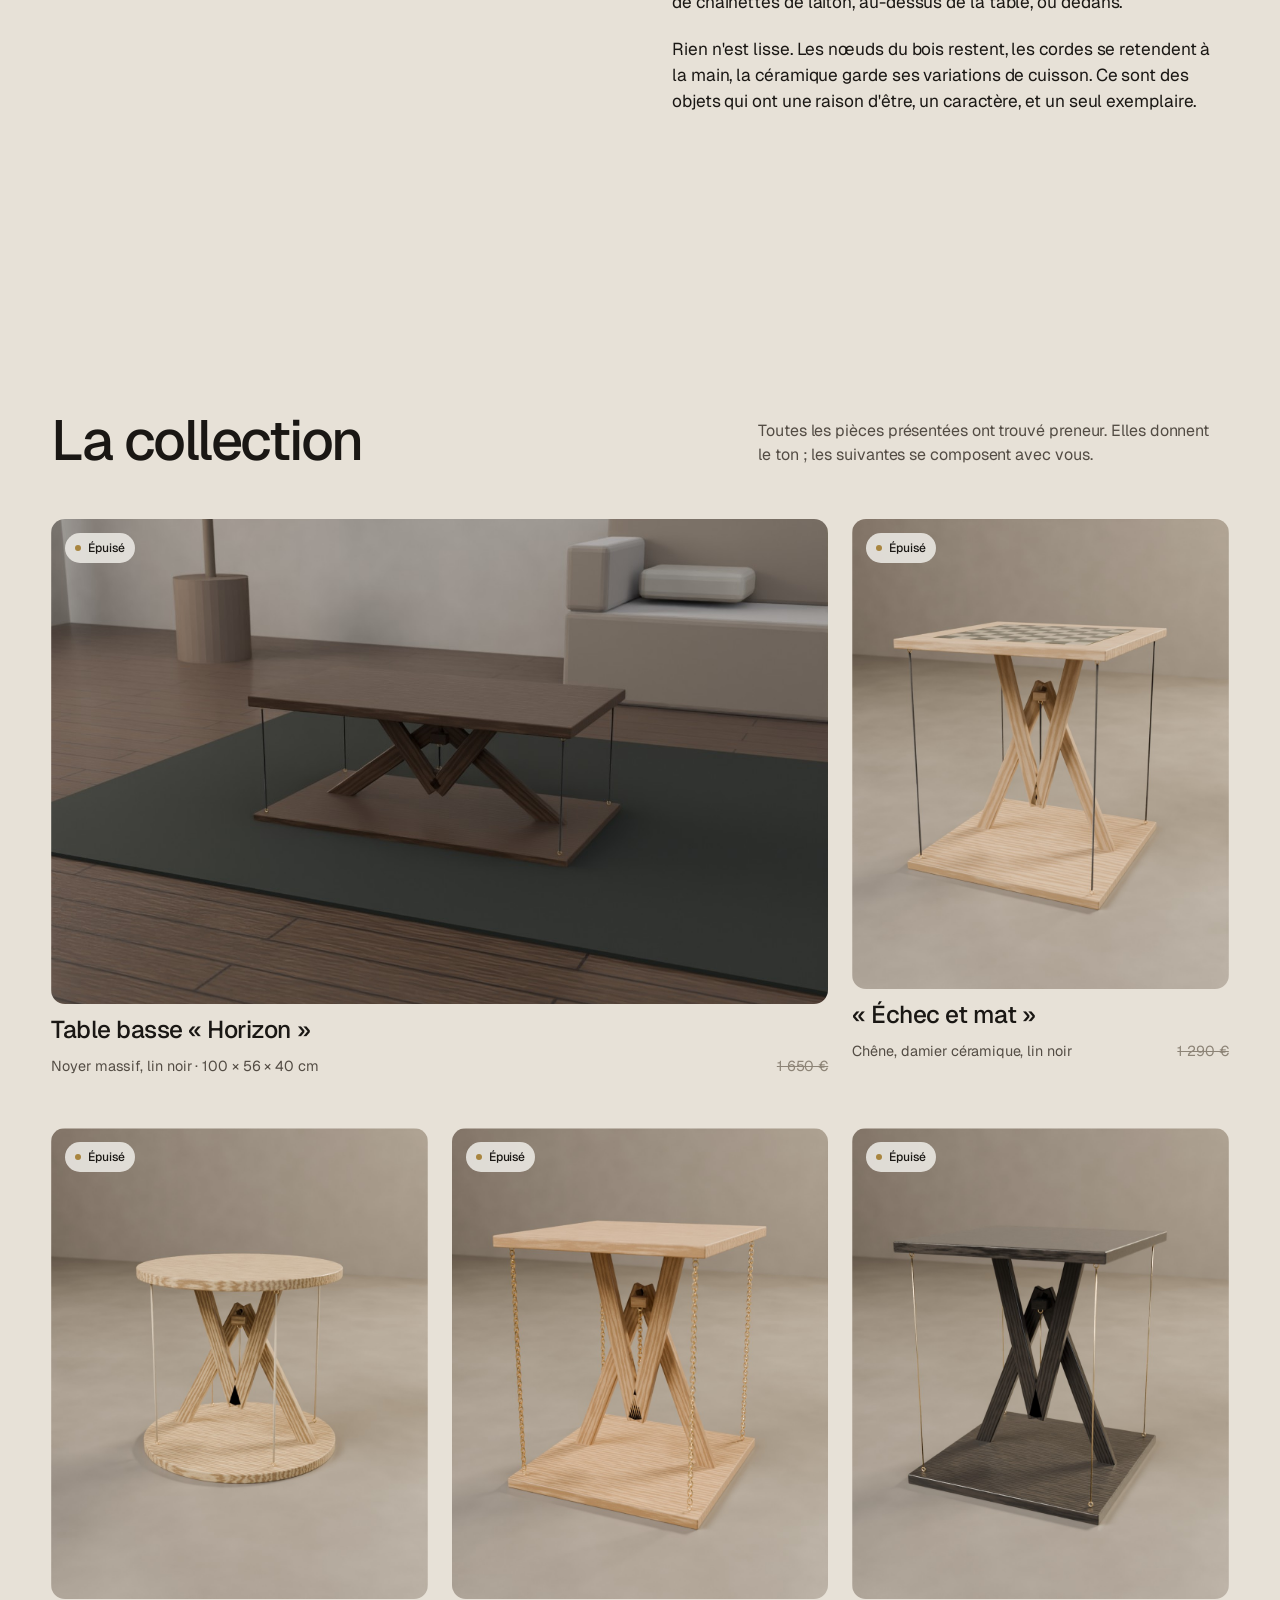
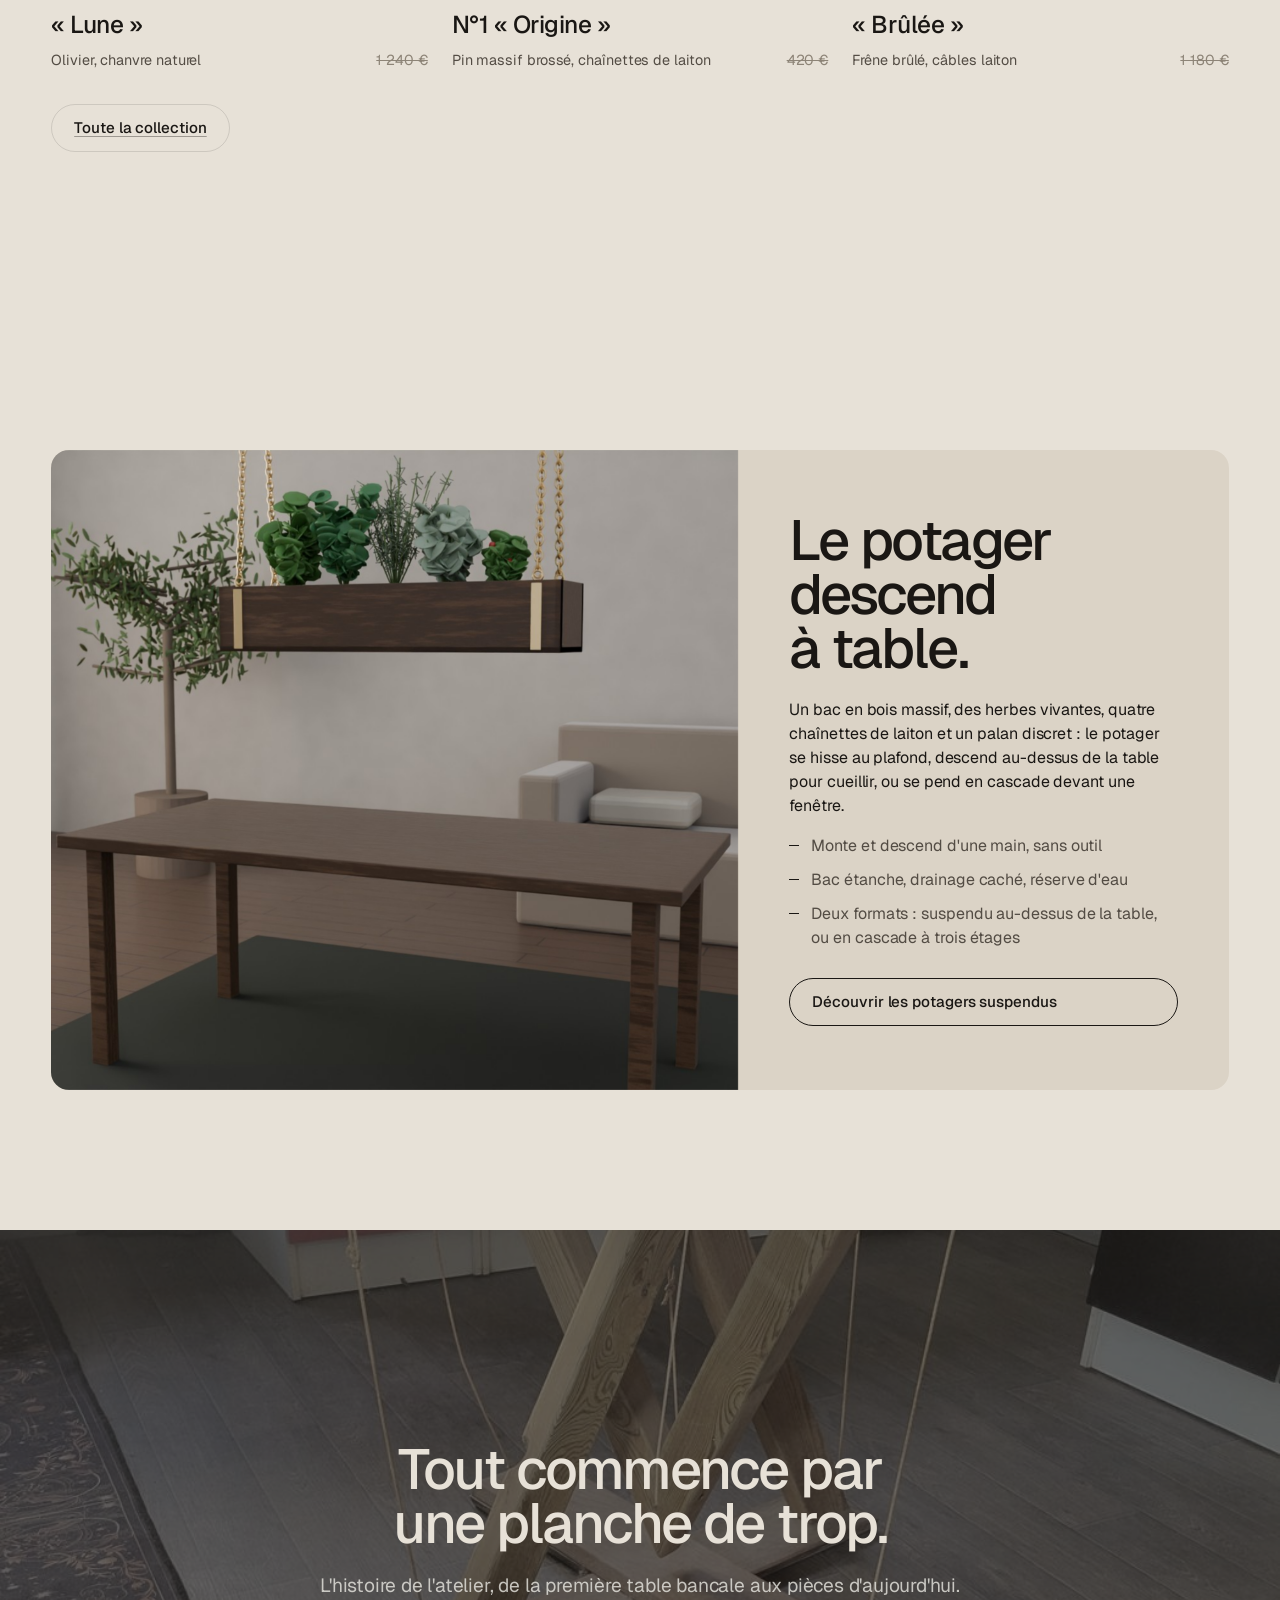
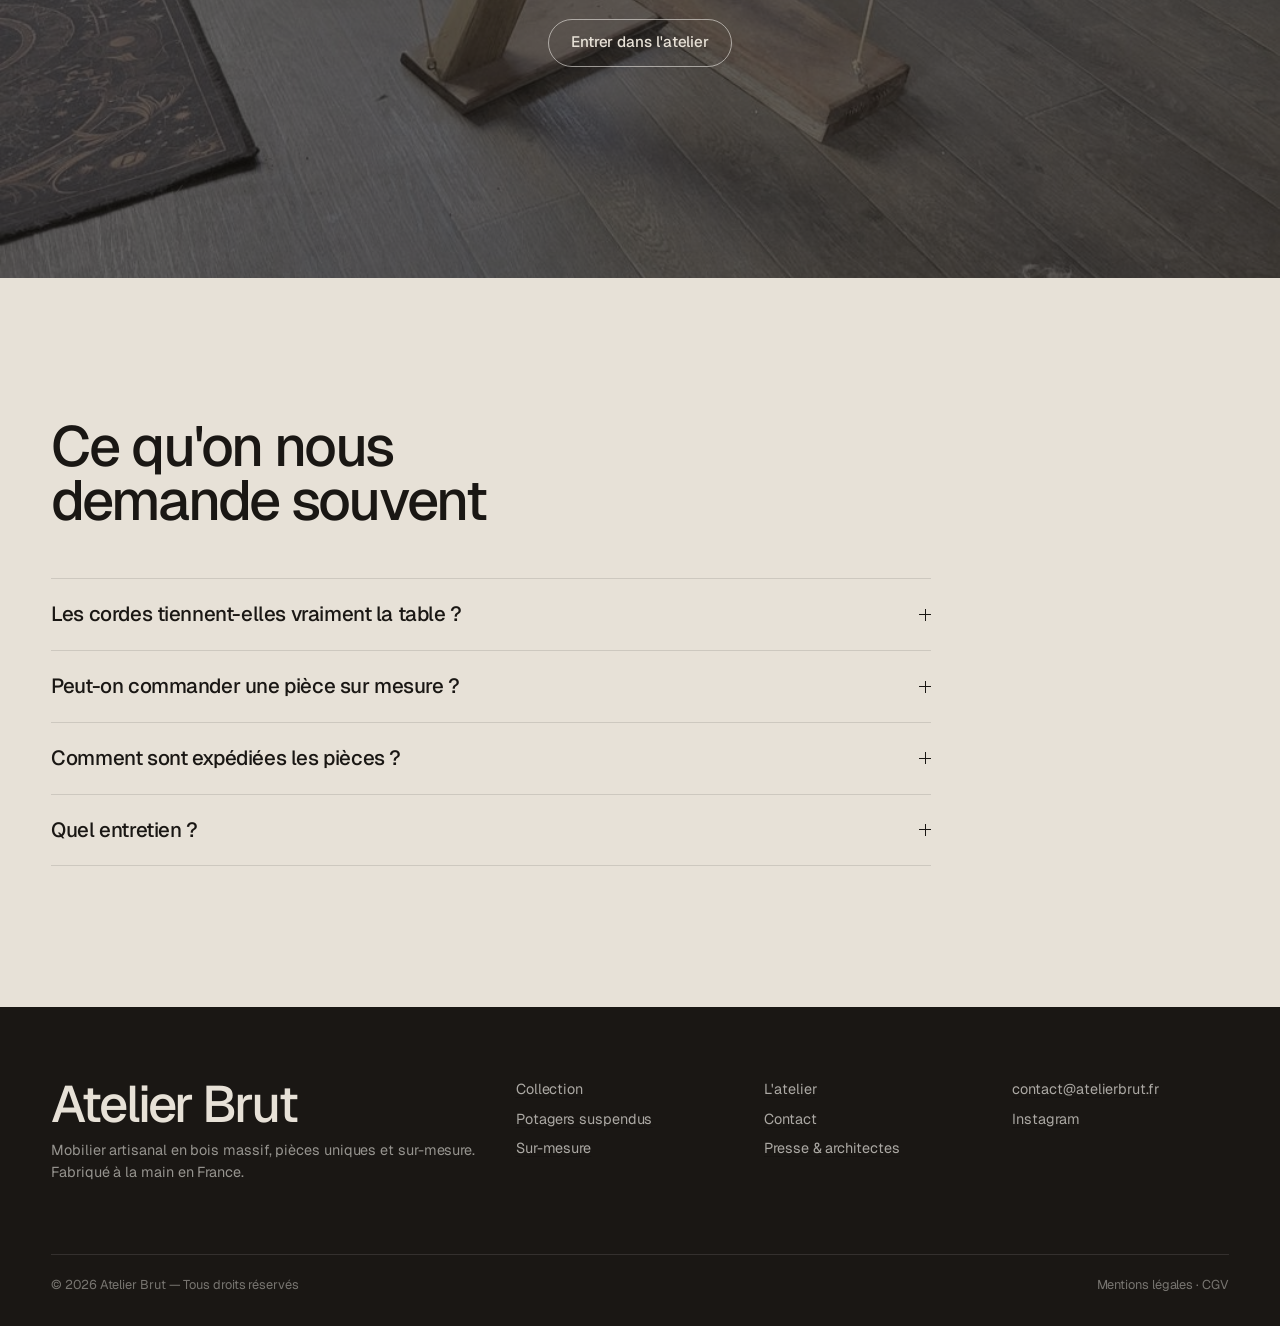
==== commit 722d8419: "Rendus finaux : rotation 360° du héro, mises en situation, potagers Co-Authored-By: Claude Opus 5.5 " ====
--- a/index.html
+++ b/index.html
@@ -128,10 +128,10 @@
         <p>Toutes les pièces présentées ont trouvé preneur. Elles donnent le ton ; les suivantes se composent avec vous.</p>
       </div>
       <div class="grid">
-        <a class="piece wide" href="/collection#origine">
-          <div class="vis reveal"><img src="img/scenes/origine-salon.jpg" alt="Table en tenségrité N°1 Origine en pin massif dans un salon : le plateau flotte au-dessus de la base, chaînettes de laiton" loading="lazy" width="1000" height="1250"><span class="tag sold">Épuisé</span></div>
-          <h3>N°1 « Origine »</h3>
-          <div class="meta"><span>Pin massif brossé, chaînettes de laiton</span><s>420 €</s></div>
+        <a class="piece wide" href="/collection#basse">
+          <div class="vis reveal"><img src="img/scenes/basse-salon.jpg" alt="Table basse en tenségrité Horizon en noyer massif dans un salon : le plateau flotte au-dessus de la base, cordes de lin noir" loading="lazy" width="1250" height="1000"><span class="tag sold">Épuisé</span></div>
+          <h3>Table basse « Horizon »</h3>
+          <div class="meta"><span>Noyer massif, lin noir · 100 × 56 × 40 cm</span><s>1 650 €</s></div>
         </a>
         <a class="piece" href="/collection#echec">
           <div class="vis reveal"><img src="img/pieces/echec-studio.jpg" alt="Table d'échecs en tenségrité : plateau en chêne avec damier en céramique émaillée vert et crème cerclé de laiton, cordes de lin noir" loading="lazy" width="1000" height="1250"><span class="tag sold">Épuisé</span></div>
@@ -143,10 +143,10 @@
           <h3>« Lune »</h3>
           <div class="meta"><span>Olivier, chanvre naturel</span><s>1 240 €</s></div>
         </a>
-        <a class="piece" href="/collection#basse">
-          <div class="vis reveal"><img src="img/pieces/basse-studio.jpg" alt="Table basse en tenségrité en noyer massif, cordes de lin noir, plateau flottant" loading="lazy" width="1000" height="1250"><span class="tag sold">Épuisé</span></div>
-          <h3>Table basse « Horizon »</h3>
-          <div class="meta"><span>Noyer massif, lin noir</span><s>1 650 €</s></div>
+        <a class="piece" href="/collection#origine">
+          <div class="vis reveal"><img src="img/pieces/origine-studio.jpg" alt="Table en tenségrité N°1 Origine en pin massif, chaînettes de laiton" loading="lazy" width="1000" height="1250"><span class="tag sold">Épuisé</span></div>
+          <h3>N°1 « Origine »</h3>
+          <div class="meta"><span>Pin massif brossé, chaînettes de laiton</span><s>420 €</s></div>
         </a>
         <a class="piece" href="/collection#brulee">
           <div class="vis reveal"><img src="img/pieces/brulee-studio.jpg" alt="Table en tenségrité en frêne brûlé à la flamme, câbles de laiton tendus" loading="lazy" width="1000" height="1250"><span class="tag sold">Épuisé</span></div>
--- a/css/style.css
+++ b/css/style.css
@@ -112,7 +112,7 @@
 
 /* ---------- Héro ---------- */
 .hero { position: relative; min-height: 100svh; display: grid; align-items: end; overflow: hidden; background: #b2a999; }
-.hero .veil { position: absolute; inset: 0; pointer-events: none; background: linear-gradient(90deg, rgba(231,225,215,.55), rgba(231,225,215,0) 48%); }
+.hero .veil { position: absolute; inset: 0; pointer-events: none; background: linear-gradient(180deg, rgba(231,225,215,.8), rgba(231,225,215,0) 20%), linear-gradient(90deg, rgba(231,225,215,.55), rgba(231,225,215,0) 48%); }
 @media (max-width: 900px) { .hero .veil { background: linear-gradient(180deg, rgba(231,225,215,0) 35%, rgba(231,225,215,.85) 72%); } }
 .hero .inner { position: relative; z-index: 2; padding-bottom: clamp(32px, 6vw, 88px); padding-top: 120px; display: grid; gap: 28px; grid-template-columns: 1fr; align-items: end; color: var(--ink); pointer-events: none; }
 .hero .inner > * { pointer-events: auto; max-width: 620px; }
@@ -293,3 +293,4 @@
 .seg button:disabled { opacity: .35; cursor: not-allowed; }
 .hero-spin { background: #b2a999 url("../img/pieces/origine-studio.jpg") right 10% center / auto 100% no-repeat; }
 @media (max-width: 900px) { .hero-spin img { object-position: 68% 40%; } .hero-spin { background-position: center top; } }
+.piece-spin { background: #b2a999 url("../img/pieces/origine-studio.jpg") center / cover no-repeat; }
